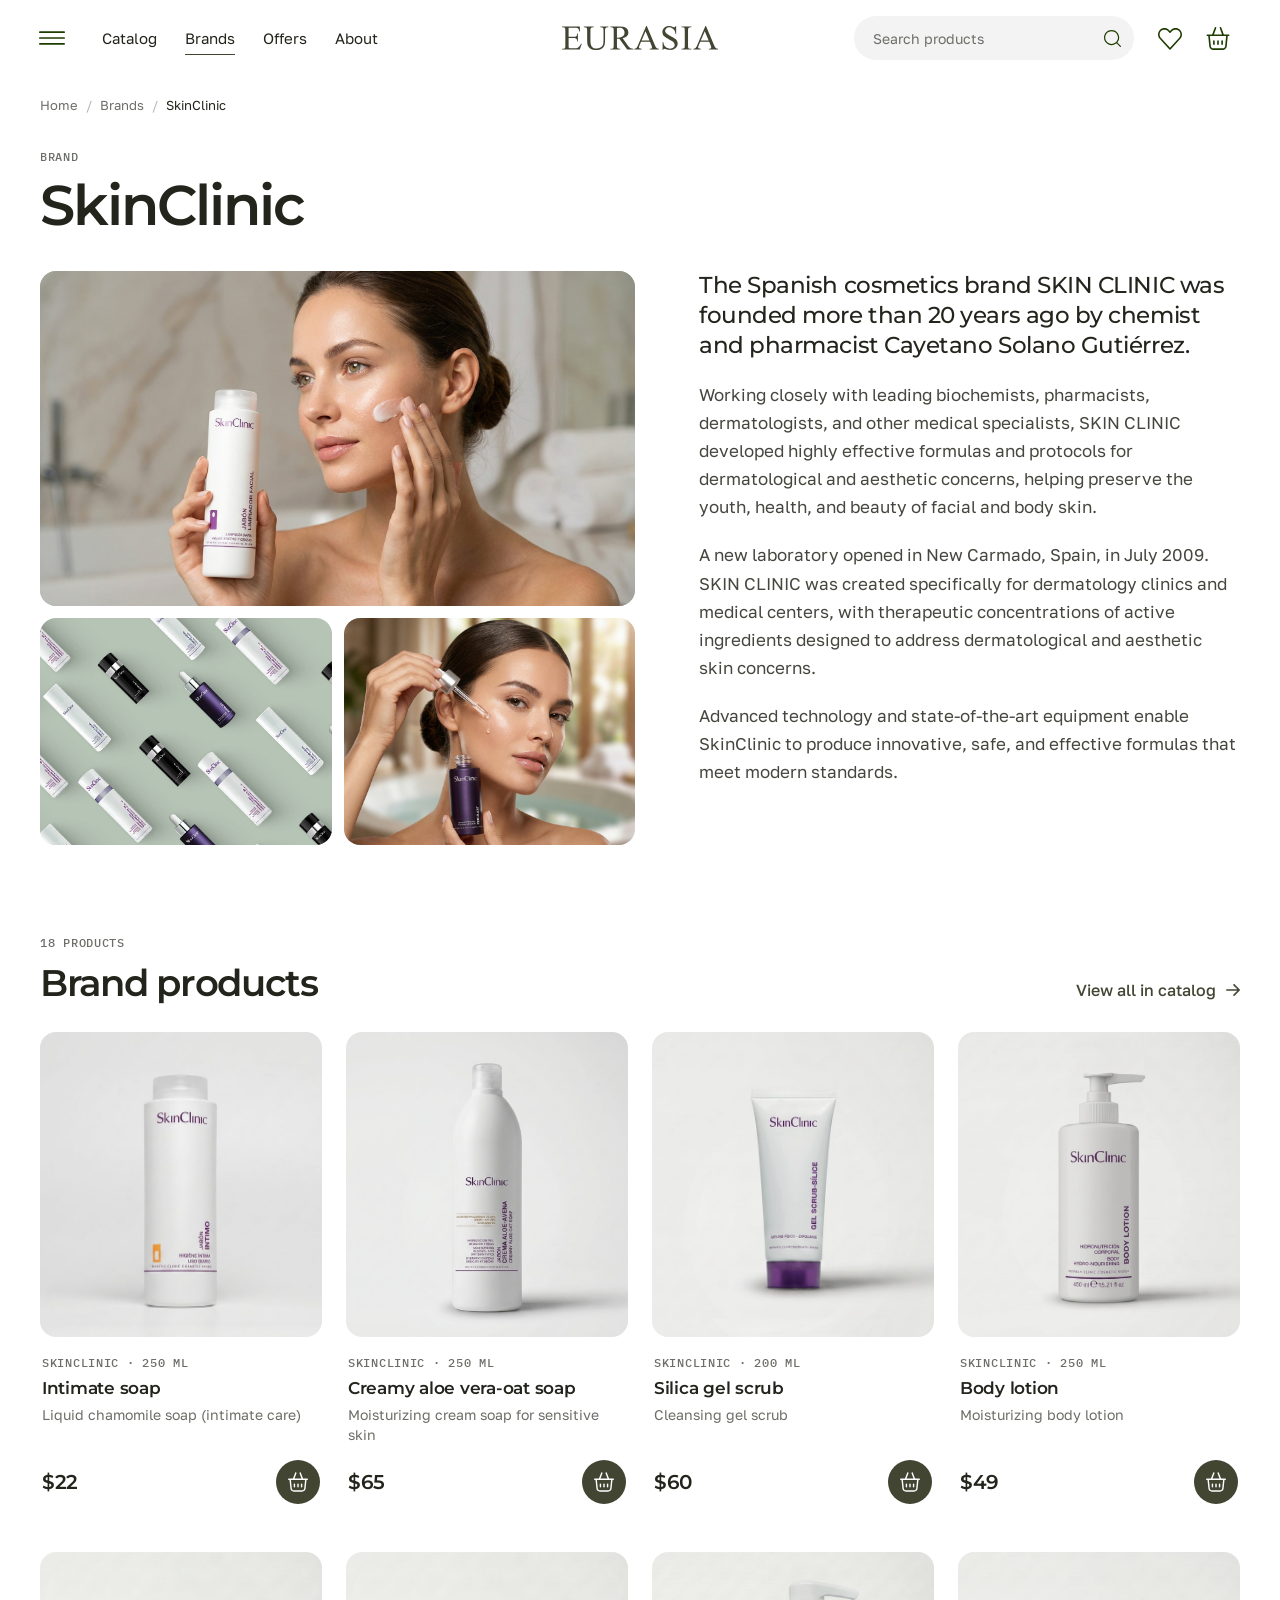
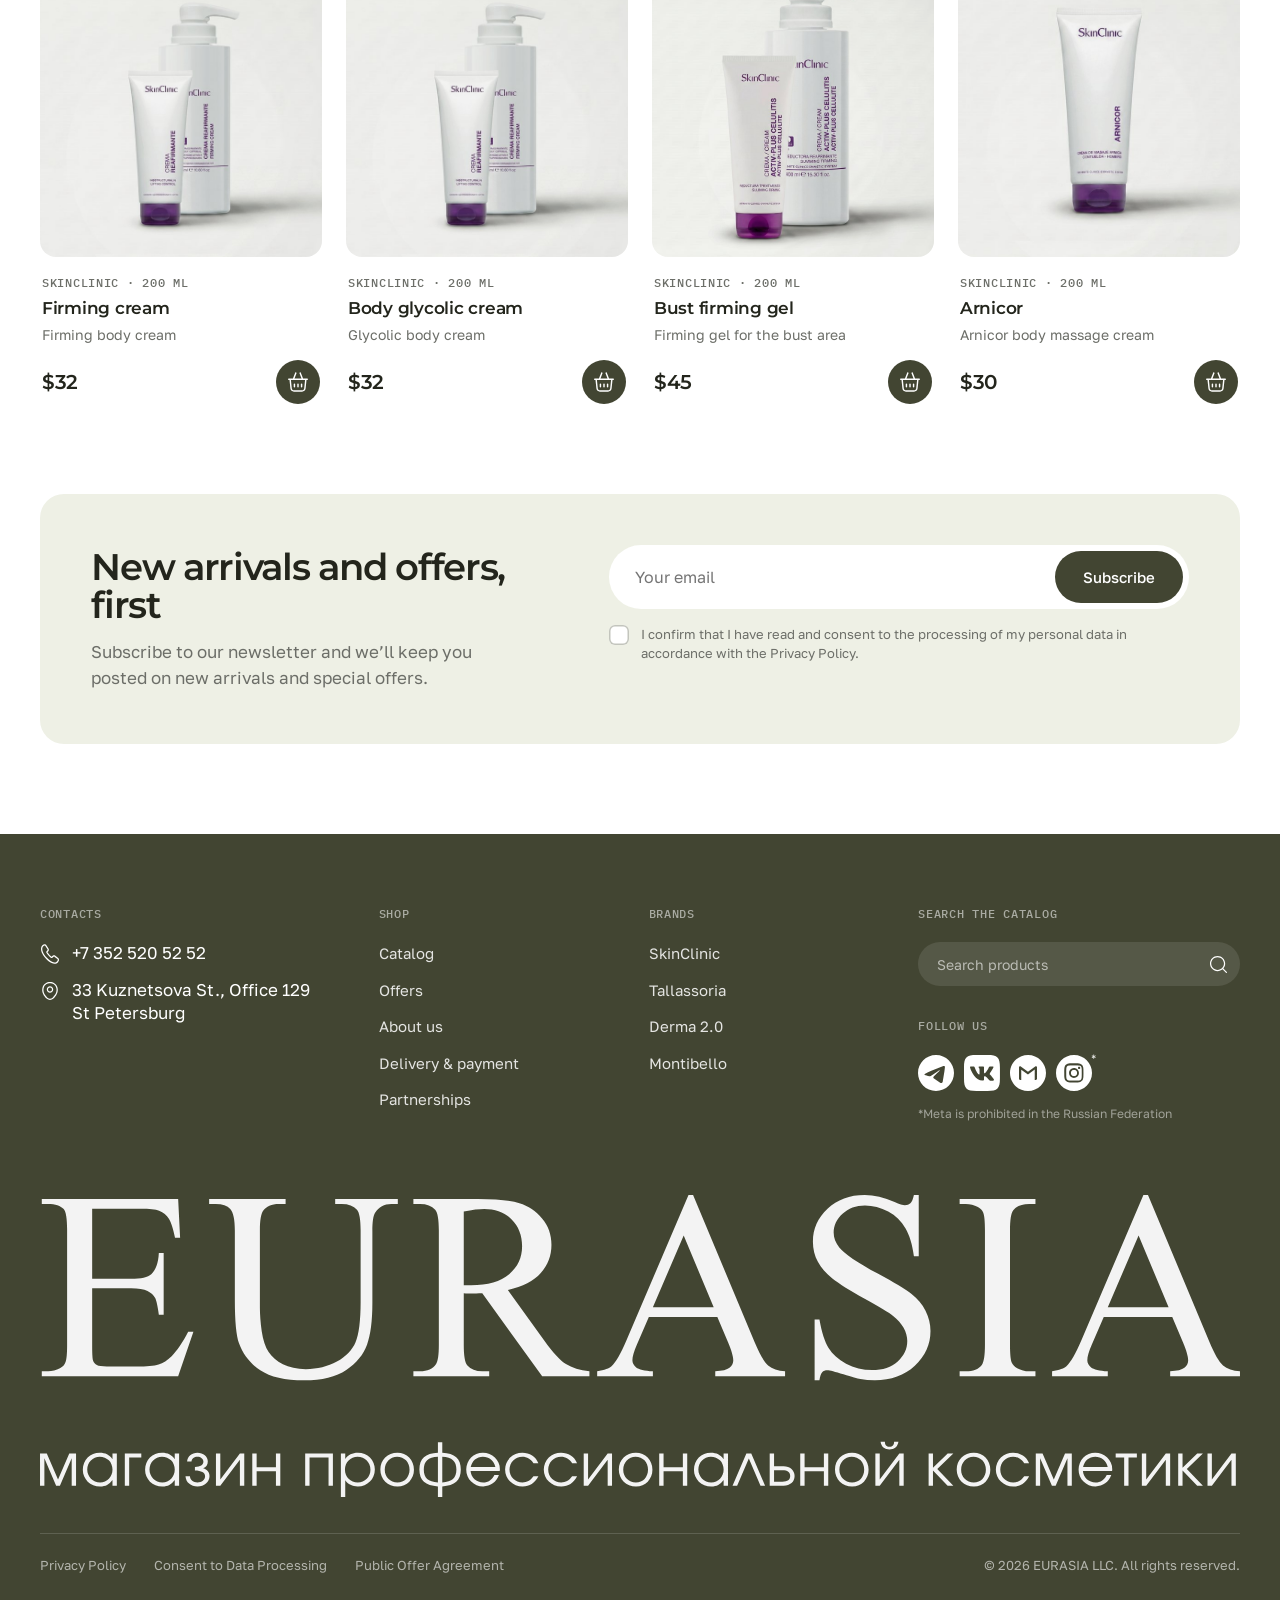
==== brand.html @ 0c704ceb "Initial commit: EURASIA cosmetics store site Static HTML/CSS/JS storefront built from the Figma mock" ====
<!doctype html>
<html lang="en">
<head>
  <meta charset="utf-8">
  <meta name="viewport" content="width=device-width, initial-scale=1">
  <meta name="robots" content="noindex, nofollow">
  <title>Brand — EURASIA</title>
  <meta name="description" content="Professional cosmetics brands at EURASIA.">
  <meta name="theme-color" content="#424532">
  <link rel="icon" href="assets/icons/logo-eurasia-wordmark.svg" type="image/svg+xml">
  <link rel="preconnect" href="https://fonts.googleapis.com">
  <link rel="preconnect" href="https://fonts.gstatic.com" crossorigin>
  <link href="https://fonts.googleapis.com/css2?family=Golos+Text:wght@400;500;600&family=IBM+Plex+Mono:wght@400;500&family=Montserrat:wght@500;600;700&display=swap" rel="stylesheet">
  <link rel="stylesheet" href="css/style.css?v=20260915b">
</head>
<body data-page="brand">
  <header id="site-header"></header>
  <main>
    <div class="container">
      <nav class="breadcrumbs" aria-label="Breadcrumbs"><a href="index.html">Home</a><span class="sep">/</span><a href="brands.html">Brands</a><span class="sep">/</span><span aria-current="page" id="brand-crumb"></span></nav>
      <div class="page-head">
        <div><p class="label">Brand</p><h1 class="h1" id="brand-title" style="margin-top:10px"></h1></div>
      </div>
      <section class="brand-intro">
        <div class="brand-gallery" id="brand-gallery"></div>
        <div class="brand-text" id="brand-text"></div>
      </section>
      <section class="section" aria-labelledby="bp-title">
        <div class="section-head">
          <div><span class="label" id="brand-count"></span><h2 class="h2" id="bp-title">Brand products</h2></div>
          <a class="link" id="brand-all" href="catalog.html">View all in catalog</a>
        </div>
        <div class="grid-products" id="brand-grid"></div>
      </section>
    </div>
    <section id="subscribe" aria-label="Newsletter"></section>
  </main>
  <footer id="site-footer"></footer>
  <script src="js/data.js?v=20260915b"></script>
  <script src="js/app.js?v=20260915b"></script>
</body>
</html>
---- css/style.css ----
/* ==========================================================================
   EURASIA — магазин профессиональной косметики
   Palette (brand guideline): #424532 dark olive · #919390 grey · #B6C4B6 sage
                              #EEF0E5 cream · #F3F3F3 light
   Type:    Montserrat (display) · Golos Text (body) · IBM Plex Mono (labels)
   ========================================================================== */

:root {
  /* brand guideline palette */
  --olive: #424532;
  --grey: #919390;
  --sage: #b6c4b6;
  --lichen: #eef0e5;
  --porcelain: #f3f3f3;
  /* derived */
  --moss: #424532;
  --moss-deep: #33352a;
  --sage-soft: #b6c4b6;
  --graphite: #23251c;
  --stone: #6c6e68;
  --hairline: #e2e3dc;
  --white: #fff;
  --danger: #a3321f;

  --font-display: 'Montserrat', system-ui, sans-serif;
  --font-body: 'Golos Text', system-ui, -apple-system, 'Segoe UI', Arial, sans-serif;
  --font-mono: 'IBM Plex Mono', ui-monospace, 'SFMono-Regular', Menlo, monospace;

  --gutter: 40px;
  --gap: 24px;
  --radius: 16px;
  --radius-lg: 24px;
  --header-h: 76px;
  --section: clamp(72px, 7vw, 128px);
  --ease: cubic-bezier(.2, .7, .2, 1);
}

*, *::before, *::after { box-sizing: border-box; }

html { -webkit-text-size-adjust: 100%; scroll-behavior: smooth; }

body {
  margin: 0;
  font-family: var(--font-body);
  font-size: 16px;
  line-height: 1.5;
  color: var(--graphite);
  background: var(--white);
  -webkit-font-smoothing: antialiased;
  overflow-x: hidden;
}
body.is-locked { overflow: hidden; }

img { display: block; max-width: 100%; }
a { color: inherit; text-decoration: none; }
button { font: inherit; color: inherit; background: none; border: 0; padding: 0; cursor: pointer; }
input, select, textarea { font: inherit; color: inherit; }
h1, h2, h3, h4, p { margin: 0; }
ul, dl { margin: 0; padding: 0; list-style: none; }
:focus-visible { outline: 2px solid var(--sage); outline-offset: 3px; }

[hidden] { display: none !important; }

.sr-only {
  position: absolute; width: 1px; height: 1px; padding: 0; margin: -1px;
  overflow: hidden; clip: rect(0 0 0 0); white-space: nowrap; border: 0;
}

.container { width: 100%; padding-inline: var(--gutter); }

/* ---------- Type ---------- */

.h1, .h2 {
  font-family: var(--font-display);
  font-weight: 600;
  letter-spacing: -0.035em;
  line-height: 1.02;
  color: var(--graphite);
}
.h1 { font-size: clamp(40px, 4.4vw, 76px); }
.h2 { font-size: clamp(30px, 2.9vw, 48px); }

.label {
  font-family: var(--font-mono);
  font-size: 12px;
  font-weight: 500;
  line-height: 1.4;
  letter-spacing: .06em;
  text-transform: uppercase;
  color: var(--stone);
}

.link {
  display: inline-flex;
  align-items: center;
  gap: 10px;
  font-weight: 500;
  color: var(--olive);
  white-space: nowrap;
}
.link::after {
  content: '';
  width: 14px;
  height: 12px;
  background: currentColor;
  -webkit-mask: url('../assets/icons/arrow.svg') center / contain no-repeat;
  mask: url('../assets/icons/arrow.svg') center / contain no-repeat;
  transition: transform .25s var(--ease);
}
.link:hover::after { transform: translateX(4px); }
.text-link { text-decoration: underline; text-underline-offset: 3px; }

/* ---------- Buttons ---------- */

.btn {
  display: inline-flex;
  align-items: center;
  justify-content: center;
  gap: 12px;
  min-height: 52px;
  padding: 0 28px;
  border-radius: 999px;
  background: var(--olive);
  color: var(--white);
  font-size: 15px;
  font-weight: 500;
  line-height: 1;
  white-space: nowrap;
  transition: background-color .2s ease, color .2s ease, box-shadow .2s ease, transform .2s ease;
}
.btn:hover { background: var(--moss-deep); }
.btn:active { transform: translateY(1px); }
.btn[disabled] { opacity: .45; pointer-events: none; }
.btn--block { width: 100%; }
.btn--ghost { background: transparent; color: var(--graphite); box-shadow: inset 0 0 0 1px var(--hairline); }
.btn--ghost:hover { background: var(--porcelain); }
.btn--white { background: var(--white); color: var(--olive); }
.btn--white:hover { background: var(--lichen); }

/* ---------- Form controls ---------- */

.check {
  position: relative;
  display: inline-flex;
  align-items: flex-start;
  gap: 12px;
  cursor: pointer;
  font-size: 14px;
  line-height: 1.45;
  user-select: none;
}
.check input { position: absolute; opacity: 0; width: 1px; height: 1px; }
.check__box {
  position: relative;
  flex: 0 0 auto;
  width: 20px;
  height: 20px;
  border-radius: 6px;
  box-shadow: inset 0 0 0 1.5px #c3c5bd;
  background: var(--white);
  transition: background-color .15s ease, box-shadow .15s ease;
}
.check__box::after {
  content: '';
  position: absolute;
  inset: 0;
  background: var(--white);
  -webkit-mask: url('../assets/icons/check.svg') center / 11px 8px no-repeat;
  mask: url('../assets/icons/check.svg') center / 11px 8px no-repeat;
  opacity: 0;
  transform: scale(.6);
  transition: opacity .15s ease, transform .15s ease;
}
.check:hover .check__box { box-shadow: inset 0 0 0 1.5px var(--sage); }
.check input:checked + .check__box { background: var(--olive); box-shadow: none; }
.check input:checked + .check__box::after { opacity: 1; transform: none; }
.check input:focus-visible + .check__box { outline: 2px solid var(--sage); outline-offset: 2px; }
.check--center { align-items: center; }

.field { display: flex; flex-direction: column; gap: 8px; }
.field label { font-size: 13px; font-weight: 500; color: var(--stone); }
.input {
  width: 100%;
  height: 52px;
  padding: 0 16px;
  border: 1px solid transparent;
  border-radius: 12px;
  background: var(--porcelain);
  font-size: 16px;
  outline: 0;
  transition: border-color .2s ease, background-color .2s ease, box-shadow .2s ease;
}
.input::placeholder { color: #9fa19b; }
.input:hover { border-color: var(--hairline); }
.input:focus { background: var(--white); border-color: var(--olive); box-shadow: 0 0 0 4px rgba(182, 196, 182, .45); }
.field.is-invalid .input { border-color: var(--danger); background: #fcf5f3; }

.select { position: relative; display: inline-flex; align-items: center; }
.select select {
  appearance: none;
  -webkit-appearance: none;
  height: 44px;
  padding: 0 40px 0 18px;
  border: 1px solid var(--hairline);
  border-radius: 999px;
  background: var(--white);
  font-size: 14px;
  cursor: pointer;
  outline: 0;
}
.select select:focus-visible { border-color: var(--olive); }
.select img { position: absolute; right: 16px; width: 10px; height: 6px; transform: rotate(180deg); pointer-events: none; }

.qty {
  display: inline-flex;
  align-items: center;
  height: 40px;
  border-radius: 999px;
  box-shadow: inset 0 0 0 1px var(--hairline);
  background: var(--white);
}
.qty button { display: grid; place-items: center; width: 40px; height: 40px; border-radius: 50%; }
.qty button img { width: 18px; height: 18px; filter: brightness(0); opacity: .75; }
.qty button:hover:not(:disabled) img { opacity: 1; }
.qty button:disabled { cursor: default; }
.qty button:disabled img { opacity: .25; }
.qty output { min-width: 20px; text-align: center; font-family: var(--font-mono); font-size: 14px; }
.qty--lg { height: 56px; }
.qty--lg button { width: 50px; height: 56px; }

/* ---------- Header ---------- */

.site-header {
  position: sticky;
  top: 0;
  z-index: 50;
  background: rgba(255, 255, 255, .88);
  -webkit-backdrop-filter: saturate(1.4) blur(16px);
  backdrop-filter: saturate(1.4) blur(16px);
  transition: box-shadow .3s ease;
}
.site-header.is-scrolled { box-shadow: 0 1px 0 var(--hairline); }

.header {
  height: var(--header-h);
  display: grid;
  grid-template-columns: 1fr auto 1fr;
  align-items: center;
  gap: 24px;
}
.header__left { display: flex; align-items: center; gap: 28px; }
.header__burger { display: grid; place-items: center; width: 44px; height: 44px; margin-left: -10px; border-radius: 50%; transition: background-color .2s ease; }
.header__burger:hover { background: var(--porcelain); }
.header__burger img { width: 26px; height: 14px; }
.header__nav { display: flex; gap: 28px; font-size: 15px; }
.header__nav a { position: relative; padding: 6px 0; }
.header__nav a::after {
  content: '';
  position: absolute;
  left: 0; right: 0; bottom: 0;
  height: 1.5px;
  background: var(--olive);
  transform: scaleX(0);
  transform-origin: left;
  transition: transform .3s var(--ease);
}
.header__nav a:hover::after, .header__nav a[aria-current]::after { transform: scaleX(1); }
.header__logo { display: block; }
.header__logo img { display: block; width: 156px; height: auto; }
.header__right { display: flex; align-items: center; justify-content: flex-end; gap: 4px; }

.search { position: relative; display: flex; align-items: center; width: 280px; }
.header__right > .search { margin-right: 10px; }
.search input {
  width: 100%;
  height: 44px;
  padding: 0 46px 0 18px;
  border: 1px solid transparent;
  border-radius: 999px;
  background: var(--porcelain);
  font-size: 14px;
  outline: 0;
  transition: border-color .2s ease, background-color .2s ease;
}
.search input::placeholder { color: var(--stone); }
.search input:focus { background: var(--white); border-color: var(--olive); }
.search input::-webkit-search-cancel-button { display: none; }
.search button { position: absolute; right: 5px; display: grid; place-items: center; width: 34px; height: 34px; border-radius: 50%; }
.search button img { width: 17px; height: 17px; }

.icon-btn { position: relative; display: grid; place-items: center; width: 44px; height: 44px; border-radius: 50%; transition: background-color .2s ease; }
.icon-btn:hover { background: var(--porcelain); }
.icon-btn img { width: 24px; height: 23px; }
.icon-btn__badge {
  position: absolute;
  top: 3px;
  right: 1px;
  min-width: 19px;
  height: 19px;
  padding: 0 5px;
  border: 2px solid var(--white);
  border-radius: 10px;
  background: var(--olive);
  color: var(--white);
  font-family: var(--font-mono);
  font-size: 10px;
  font-weight: 500;
  line-height: 15px;
  text-align: center;
}
.icon-btn__badge[hidden] { display: none; }
.header__search-toggle { display: none; }

.mobile-search { display: none; padding-bottom: 14px; }
.mobile-search .search { width: 100%; }
.mobile-search.is-open { display: block; }

/* ---------- Page head ---------- */

.breadcrumbs {
  display: flex;
  flex-wrap: wrap;
  align-items: center;
  gap: 8px;
  padding-top: 20px;
  font-size: 13px;
  color: var(--stone);
}
.breadcrumbs a:hover { color: var(--graphite); }
.breadcrumbs .sep { opacity: .5; }
.breadcrumbs [aria-current] { color: var(--graphite); }

.page-head {
  display: flex;
  align-items: flex-end;
  justify-content: space-between;
  gap: 16px 24px;
  padding: clamp(24px, 2.6vw, 44px) 0 clamp(28px, 3vw, 44px);
}
.page-head__meta { display: flex; align-items: center; gap: 12px; }

/* ---------- Sections ---------- */

.section { padding-top: var(--section); }
.section-head {
  display: flex;
  align-items: flex-end;
  justify-content: space-between;
  gap: 16px 24px;
  margin-bottom: clamp(24px, 2.4vw, 40px);
}
.section-head .label { display: block; margin-bottom: 12px; }

/* ---------- Product card ---------- */

.grid-products {
  display: grid;
  grid-template-columns: repeat(4, minmax(0, 1fr));
  gap: 48px var(--gap);
}

.card { position: relative; display: flex; flex-direction: column; min-width: 0; }

.card__media {
  position: relative;
  display: block;
  aspect-ratio: 1 / 1.08;
  overflow: hidden;
  border-radius: var(--radius);
  background: var(--porcelain);
  isolation: isolate;
}
.card__media img {
  position: absolute;
  inset: 0;
  width: 100%;
  height: 100%;
  object-fit: cover;
  mix-blend-mode: multiply;
  transition: transform .7s var(--ease);
}
.card__media img.is-crop { inset: auto; left: var(--l); top: var(--t); width: var(--w); height: auto; max-width: none; }
.card:hover .card__media img { transform: scale(1.04); }

.badge {
  position: absolute;
  top: 14px;
  left: 14px;
  z-index: 1;
  padding: 6px 10px;
  border-radius: 999px;
  font-family: var(--font-mono);
  font-size: 11px;
  font-weight: 500;
  line-height: 1;
  letter-spacing: .05em;
  text-transform: uppercase;
  pointer-events: none;
}
.badge--new { background: var(--white); color: var(--olive); }
.badge--sale { background: var(--olive); color: var(--white); }

.card__fav {
  position: absolute;
  top: 10px;
  right: 10px;
  z-index: 2;
  display: grid;
  place-items: center;
  width: 40px;
  height: 40px;
  border-radius: 50%;
  background: rgba(255, 255, 255, .92);
  opacity: 0;
  transform: translateY(-4px);
  transition: opacity .25s ease, transform .25s var(--ease), background-color .2s ease;
}
.card:hover .card__fav, .card__fav:focus-visible, .card__fav.is-active { opacity: 1; transform: none; }
.card__fav img { width: 19px; height: 17px; }
.fav-toggle .on { display: none; }
.fav-toggle.is-active .on { display: block; }
.fav-toggle.is-active .off { display: none; }

.card__body { display: flex; flex-direction: column; gap: 6px; padding: 18px 2px 0; flex: 1 1 auto; }
.card__title {
  font-family: var(--font-display);
  font-size: 17px;
  font-weight: 600;
  line-height: 1.25;
  letter-spacing: -0.015em;
}
.card__title a:hover { color: var(--olive); }
.card__sub {
  font-size: 14px;
  line-height: 1.4;
  color: var(--stone);
  display: -webkit-box;
  -webkit-line-clamp: 2;
  -webkit-box-orient: vertical;
  overflow: hidden;
}
.card__foot { display: flex; align-items: center; justify-content: space-between; gap: 12px; padding: 16px 2px 0; }

.price { display: flex; align-items: baseline; flex-wrap: wrap; gap: 2px 8px; font-family: var(--font-display); font-weight: 600; letter-spacing: -0.02em; }
.price__now { font-size: 20px; }
.price__old { font-size: 14px; font-weight: 500; color: var(--stone); text-decoration: line-through; }
.price--lg .price__now { font-size: 34px; }
.price--lg .price__old { font-size: 18px; }

.card__add {
  display: grid;
  place-items: center;
  width: 44px;
  height: 44px;
  flex: 0 0 auto;
  border-radius: 50%;
  background: var(--olive);
  transition: background-color .2s ease, transform .2s var(--ease);
}
.card__add:hover { background: var(--moss-deep); transform: scale(1.06); }
.card__add img { width: 20px; height: 20px; }
.card__add.is-done { background: var(--sage); }

/* ---------- Hero ---------- */

.hero {
  position: relative;
  height: clamp(620px, calc(100vh - var(--header-h) - 16px), 920px);
  overflow: hidden;
  border-radius: var(--radius-lg);
  background: #e7e7e2;
  isolation: isolate;
}
.hero__photo {
  position: absolute;
  top: 0;
  right: 0;
  width: 76%;
  height: 100%;
  object-fit: cover;
  object-position: 40% 20%;
  z-index: -2;
}
.hero::after {
  content: '';
  position: absolute;
  inset: 0;
  z-index: -1;
  background:
    linear-gradient(90deg, #e7e7e2 0%, #e7e7e2 24%, rgba(231, 231, 226, 0) 46%),
    linear-gradient(0deg, rgba(40, 42, 30, .22) 0%, rgba(40, 42, 30, 0) 34%);
}
.hero__brand {
  position: absolute;
  top: clamp(20px, 2.6vw, 44px);
  left: clamp(24px, 3vw, 48px);
  right: clamp(24px, 3vw, 48px);
  display: flex;
  flex-direction: column;
  gap: clamp(14px, 1.4vw, 24px);
  pointer-events: none;
}
.hero__wordmark { margin: 0; }
.hero__wordmark img {
  width: 100%;
  height: auto;
  animation: reveal 1.3s var(--ease) both;
}
@keyframes reveal {
  from { clip-path: inset(0 100% 0 0); opacity: .2; }
  to { clip-path: inset(0 0 0 0); opacity: 1; }
}
.hero__tag.label { color: var(--olive); font-size: 13px; letter-spacing: .16em; animation: fade 1s .6s var(--ease) both; }
@keyframes fade { from { opacity: 0; transform: translateY(6px); } to { opacity: 1; transform: none; } }

.hero__bottom {
  position: absolute;
  left: clamp(24px, 3vw, 48px);
  right: clamp(24px, 3vw, 48px);
  bottom: clamp(24px, 3vw, 48px);
  display: flex;
  align-items: flex-end;
  justify-content: space-between;
  gap: 32px;
}
.hero__intro { max-width: 440px; }
.hero__lead { font-size: clamp(16px, 1.2vw, 19px); line-height: 1.5; }
.hero__actions { display: flex; flex-wrap: wrap; gap: 10px; margin-top: 24px; }
.hero__actions .btn--ghost { background: rgba(255, 255, 255, .6); box-shadow: none; -webkit-backdrop-filter: blur(8px); backdrop-filter: blur(8px); }
.hero__actions .btn--ghost:hover { background: var(--white); }

.hero-card {
  display: grid;
  grid-template-columns: 112px 1fr;
  gap: 16px;
  width: 400px;
  padding: 12px;
  border-radius: 20px;
  background: rgba(255, 255, 255, .74);
  -webkit-backdrop-filter: blur(18px) saturate(1.2);
  backdrop-filter: blur(18px) saturate(1.2);
  box-shadow: 0 24px 60px -24px rgba(26, 27, 20, .4);
}
.hero-card__media { position: relative; aspect-ratio: 1; overflow: hidden; border-radius: 12px; }
.hero-card__media img { width: 100%; height: 100%; object-fit: cover; }
.hero-card__body { display: flex; flex-direction: column; justify-content: space-between; gap: 8px; padding: 4px 4px 0 0; min-width: 0; }
.hero-card__title { margin-top: 6px; font-family: var(--font-display); font-size: 16px; font-weight: 600; line-height: 1.2; letter-spacing: -0.01em; }
.hero-card__title a:hover { color: var(--olive); }
.hero-card__row { display: flex; align-items: center; justify-content: space-between; }
.hero-card .card__add { width: 40px; height: 40px; }

/* ---------- Home: brands ---------- */

.brand-tiles { display: grid; grid-template-columns: repeat(2, minmax(0, 1fr)); gap: var(--gap); }
.brand-tile {
  position: relative;
  display: block;
  height: clamp(240px, 22vw, 420px);
  overflow: hidden;
  border-radius: var(--radius-lg);
  color: var(--white);
  isolation: isolate;
}
.brand-tile__img { position: absolute; inset: 0; width: 100%; height: 100%; object-fit: cover; z-index: -1; transition: transform .9s var(--ease); }
.brand-tile__img.is-crop { inset: auto; left: var(--l); top: var(--t); width: var(--w); height: auto; max-width: none; }
.brand-tile:hover .brand-tile__img { transform: scale(1.05); }
.brand-tile__foot {
  position: absolute;
  left: 0; right: 0; bottom: 0;
  display: flex;
  align-items: flex-end;
  justify-content: space-between;
  gap: 16px;
  padding: 28px 32px;
  background: linear-gradient(0deg, rgba(40, 42, 30, .38), rgba(40, 42, 30, 0));
}
.brand-tile__name { font-family: var(--font-display); font-size: clamp(26px, 2.4vw, 40px); font-weight: 600; letter-spacing: -0.03em; line-height: 1; }
.brand-tile .link { color: var(--white); }
.brand-tile--dark { color: var(--olive); }
.brand-tile--dark .brand-tile__foot { background: linear-gradient(0deg, rgba(243, 243, 243, .55), rgba(243, 243, 243, 0)); }
.brand-tile--dark .link { color: var(--olive); }

/* ---------- Home: about ---------- */

.about {
  display: grid;
  grid-template-columns: minmax(0, 1fr) minmax(0, 1fr);
  gap: clamp(32px, 4vw, 80px);
  padding: clamp(24px, 4vw, 64px);
  border-radius: var(--radius-lg);
  background: var(--moss);
  color: var(--white);
}
.about__text { display: flex; flex-direction: column; justify-content: space-between; gap: 40px; }
.about .label { color: var(--sage-soft); }
.about__statement {
  margin-top: 20px;
  font-family: var(--font-display);
  font-size: clamp(24px, 2.2vw, 38px);
  font-weight: 500;
  line-height: 1.22;
  letter-spacing: -0.025em;
}
.about .link { margin-top: 28px; color: var(--white); }
.about__facts { display: grid; grid-template-columns: repeat(3, 1fr); gap: 24px; padding-top: 28px; border-top: 1px solid rgba(255, 255, 255, .18); }
.about__facts dt { font-family: var(--font-display); font-size: clamp(24px, 2vw, 34px); font-weight: 600; letter-spacing: -0.03em; line-height: 1.1; }
.about__facts dd { margin: 6px 0 0; font-size: 14px; color: rgba(255, 255, 255, .72); }
.about__photo { width: 100%; height: 100%; min-height: 440px; object-fit: cover; border-radius: var(--radius); }

/* ---------- Home: collections ---------- */

.collections { display: grid; grid-template-columns: repeat(3, minmax(0, 1fr)); gap: var(--gap); }
.collection {
  position: relative;
  display: block;
  aspect-ratio: 4 / 4.6;
  overflow: hidden;
  border-radius: var(--radius-lg);
  color: var(--white);
  background: var(--porcelain);
  isolation: isolate;
}
.collection img { position: absolute; inset: 0; width: 100%; height: 100%; object-fit: cover; z-index: -2; transition: transform .9s var(--ease); }
.collection::after { content: ''; position: absolute; inset: 0; z-index: -1; background: linear-gradient(180deg, rgba(40, 42, 30, 0) 45%, rgba(40, 42, 30, .62)); }
.collection:hover img { transform: scale(1.05); }
.collection__body { position: absolute; left: 28px; right: 28px; bottom: 26px; display: flex; flex-direction: column; align-items: flex-start; gap: 14px; }
.collection__name { font-family: var(--font-display); font-size: clamp(26px, 2.2vw, 36px); font-weight: 600; line-height: 1.05; letter-spacing: -0.03em; }
.collection .link { color: var(--white); }

/* ---------- Subscribe ---------- */

.subscribe { padding-top: var(--section); }
.subscribe__panel {
  display: grid;
  grid-template-columns: minmax(0, 1fr) minmax(0, 580px);
  gap: 32px 80px;
  align-items: center;
  padding: clamp(24px, 4vw, 64px);
  border-radius: var(--radius-lg);
  background: var(--lichen);
}
.subscribe__lead { margin-top: 16px; max-width: 460px; color: var(--stone); font-size: 17px; }
.subscribe__row { display: flex; gap: 8px; padding: 6px; border-radius: 999px; background: var(--white); }
.subscribe__row input { flex: 1; min-width: 0; height: 52px; padding: 0 20px; border: 0; border-radius: 999px; background: transparent; font-size: 16px; outline: 0; }
.subscribe__consent { margin-top: 16px; color: var(--stone); font-size: 13px; }
.subscribe__msg { min-height: 20px; margin-top: 10px; font-size: 14px; color: var(--olive); }
.subscribe__msg.is-error, .form-error { color: var(--danger); }

/* ---------- Footer ---------- */

.site-footer {
  margin-top: var(--section);
  background: var(--olive);
  color: var(--white);
  overflow: hidden;
}
.footer__top {
  display: grid;
  grid-template-columns: 1.3fr 1fr 1fr 1.4fr;
  gap: 40px;
  padding-top: 72px;
}
.footer__col { display: flex; flex-direction: column; align-items: flex-start; gap: 14px; font-size: 15px; }
.footer__col .label { margin-bottom: 6px; color: rgba(255, 255, 255, .55); }
.footer__col a { color: rgba(255, 255, 255, .86); transition: color .2s ease; }
.footer__col a:hover { color: var(--white); }
.footer__contact { display: flex; gap: 12px; align-items: flex-start; font-size: 17px; line-height: 1.35; }
.footer__col .footer__contact { color: var(--white); }
.footer__contact img { flex: 0 0 auto; width: 20px; height: 20px; margin-top: 2px; object-fit: contain; }
.footer__side .search { width: 100%; max-width: 360px; }
.footer__side .search input { background: rgba(255, 255, 255, .1); color: var(--white); }
.footer__side .search input::placeholder { color: rgba(255, 255, 255, .6); }
.footer__side .search input:focus { background: rgba(255, 255, 255, .16); border-color: rgba(255, 255, 255, .5); }
.socials { display: flex; gap: 10px; }
.socials a { position: relative; display: block; width: 36px; height: 36px; transition: transform .2s var(--ease); }
.socials a:hover { transform: translateY(-2px); }
.socials img { width: 36px; height: 36px; }
.socials .star { position: absolute; top: -2px; right: -4px; font-size: 12px; line-height: 1; }
.footer__note { font-size: 12px; color: rgba(255, 255, 255, .5); }

.footer__logo { display: block; width: 100%; height: auto; margin-top: 72px; }

.footer__bottom {
  display: flex;
  flex-wrap: wrap;
  justify-content: space-between;
  gap: 12px 32px;
  margin-top: 36px;
  padding-top: 22px;
  padding-bottom: 26px;
  border-top: 1px solid rgba(255, 255, 255, .15);
  font-size: 13px;
  color: rgba(255, 255, 255, .6);
}
.footer__legal { display: flex; flex-wrap: wrap; gap: 8px 28px; }
.footer__legal a:hover { color: var(--white); }

/* ---------- Overlays ---------- */

.overlay {
  position: fixed;
  inset: 0;
  z-index: 100;
  opacity: 0;
  visibility: hidden;
  background: rgba(26, 27, 20, .42);
  -webkit-backdrop-filter: blur(6px);
  backdrop-filter: blur(6px);
  transition: opacity .35s ease, visibility .35s ease;
}
.overlay.is-open { opacity: 1; visibility: visible; }
.modal-overlay { display: grid; place-items: center; padding: 16px; }

.drawer {
  position: fixed;
  top: 12px;
  bottom: 12px;
  z-index: 101;
  display: flex;
  flex-direction: column;
  width: min(480px, calc(100vw - 24px));
  border-radius: var(--radius-lg);
  background: var(--white);
  overflow: hidden;
  transition: transform .45s var(--ease);
}
.drawer__head { display: flex; align-items: center; justify-content: space-between; gap: 16px; padding: 24px 24px 20px 32px; }
.drawer__body { flex: 1; overflow-y: auto; padding: 0 32px 24px; }
.drawer__foot { display: flex; flex-direction: column; gap: 12px; padding: 20px 32px 28px; border-top: 1px solid var(--hairline); }

.close-btn { display: grid; place-items: center; width: 44px; height: 44px; flex: 0 0 auto; border-radius: 50%; background: var(--porcelain); transition: background-color .2s ease, transform .3s var(--ease); }
.close-btn:hover { background: var(--lichen); transform: rotate(90deg); }
.close-btn img { width: 30px; height: 30px; transform: rotate(45deg); }

.menu { left: 12px; transform: translateX(calc(-100% - 24px)); }
.menu.is-open { transform: none; }
.menu__logo img { display: block; width: 168px; height: auto; }
.menu__item { border-bottom: 1px solid var(--hairline); }
.menu__link, .menu__toggle {
  display: flex;
  align-items: center;
  justify-content: space-between;
  width: 100%;
  padding: 18px 0;
  font-family: var(--font-display);
  font-size: 22px;
  font-weight: 500;
  letter-spacing: -0.02em;
  text-align: left;
  transition: color .2s ease;
}
.menu__link:hover, .menu__toggle:hover { color: var(--olive); }
.menu__toggle img { width: 11px; height: 6px; transform: rotate(180deg); transition: transform .3s var(--ease); }
.menu__toggle[aria-expanded="true"] img { transform: none; }
.menu__sub { display: none; flex-direction: column; gap: 12px; padding: 0 0 20px; font-size: 15px; color: var(--stone); }
.menu__sub.is-open { display: flex; }
.menu__sub a:hover { color: var(--olive); }
.menu .footer__note { color: var(--stone); }
.menu .socials .star { color: var(--olive); }

.fav { right: 12px; transform: translateX(calc(100% + 24px)); }
.fav.is-open { transform: none; }
.drawer__title { font-family: var(--font-display); font-size: 28px; font-weight: 600; letter-spacing: -0.03em; }
.drawer__count { margin-left: 8px; font-family: var(--font-mono); font-size: 13px; font-weight: 400; letter-spacing: 0; color: var(--stone); }

.empty { display: flex; flex-direction: column; align-items: flex-start; gap: 12px; padding: 32px 0; }
.empty__title { font-family: var(--font-display); font-size: 22px; font-weight: 600; letter-spacing: -0.02em; }
.empty p { color: var(--stone); }
.empty .btn { margin-top: 8px; }

.modal {
  position: relative;
  width: 560px;
  max-width: 100%;
  padding: 48px;
  border-radius: var(--radius-lg);
  background: var(--white);
  transform: translateY(16px) scale(.98);
  transition: transform .4s var(--ease);
}
.modal-overlay.is-open .modal { transform: none; }
.modal__close { position: absolute; top: 20px; right: 20px; }
.modal__logo { display: block; width: 150px; height: auto; }
.modal__mark { display: grid; place-items: center; width: 56px; height: 56px; margin-top: 40px; border-radius: 50%; background: var(--lichen); }
.modal__mark::after {
  content: '';
  width: 22px;
  height: 16px;
  background: var(--olive);
  -webkit-mask: url('../assets/icons/check.svg') center / contain no-repeat;
  mask: url('../assets/icons/check.svg') center / contain no-repeat;
}
.modal__title { margin-top: 24px; }
.modal__text { margin-top: 14px; max-width: 400px; font-size: 17px; color: var(--stone); }
.modal .btn { margin-top: 32px; }

.toast {
  position: fixed;
  left: 50%;
  bottom: 24px;
  z-index: 120;
  display: flex;
  align-items: center;
  gap: 20px;
  padding: 8px 8px 8px 22px;
  border-radius: 999px;
  background: var(--graphite);
  color: var(--white);
  font-size: 14px;
  box-shadow: 0 16px 40px -12px rgba(0, 0, 0, .4);
  opacity: 0;
  visibility: hidden;
  transform: translate(-50%, 16px);
  transition: opacity .3s ease, transform .4s var(--ease), visibility .3s ease;
}
.toast.is-visible { opacity: 1; visibility: visible; transform: translate(-50%, 0); }
.toast .btn { min-height: 38px; padding: 0 16px; font-size: 13px; }

/* ---------- Line items ---------- */

.line {
  display: grid;
  grid-template-columns: 104px minmax(0, 1fr) auto;
  gap: 20px;
  padding: 20px 0;
  border-bottom: 1px solid var(--hairline);
}
.line__img { position: relative; display: block; width: 104px; height: 112px; overflow: hidden; border-radius: 12px; background: var(--porcelain); }
.line__img img { width: 100%; height: 100%; object-fit: cover; mix-blend-mode: multiply; }
.line__info { display: flex; flex-direction: column; align-items: flex-start; gap: 6px; min-width: 0; }
.line__title { font-family: var(--font-display); font-size: 17px; font-weight: 600; line-height: 1.25; letter-spacing: -0.015em; }
.line__title a:hover { color: var(--olive); }
.line__info .qty { margin-top: auto; }
.line__side { display: flex; flex-direction: column; align-items: flex-end; justify-content: space-between; gap: 12px; }
.line__side .price { justify-content: flex-end; }
.line__side .price__now { font-size: 18px; }
.line__actions { display: flex; align-items: center; gap: 2px; margin-right: -8px; }
.line__actions > button { display: grid; place-items: center; width: 36px; height: 36px; border-radius: 50%; transition: background-color .2s ease; }
.line__actions > button:hover { background: var(--porcelain); }
.line__actions img { width: 20px; height: 20px; filter: brightness(0); opacity: .55; }
.line__actions > button:hover img { opacity: 1; }
.line__actions .fav-toggle img.on { width: 20px; height: 18px; filter: none; opacity: 1; }
.line__actions .check { padding: 8px; }

.line--dark { grid-template-columns: 72px minmax(0, 1fr) auto; gap: 16px; padding: 16px 0; border-color: rgba(255, 255, 255, .14); }
.line--dark .line__img { width: 72px; height: 78px; background: var(--white); }
.line--dark .line__title { font-size: 15px; }
.line--dark .label { color: rgba(255, 255, 255, .6); }
.line--dark .price__old { color: rgba(255, 255, 255, .55); }
.line--dark .qty { height: 34px; background: transparent; box-shadow: inset 0 0 0 1px rgba(255, 255, 255, .25); }
.line--dark .qty button { width: 34px; height: 34px; }
.line--dark .qty button img { width: 16px; height: 16px; filter: none; }
.line--dark .line__actions > button:hover { background: rgba(255, 255, 255, .1); }
.line--dark .line__actions img { filter: none; opacity: .7; }

/* ---------- Summary panel ---------- */

.summary {
  display: flex;
  flex-direction: column;
  gap: 24px;
  padding: 32px;
  border-radius: var(--radius-lg);
  background: var(--moss);
  color: var(--white);
}
.summary__title { font-family: var(--font-display); font-size: 24px; font-weight: 600; letter-spacing: -0.02em; }
.summary__rows { display: flex; flex-direction: column; gap: 12px; }
.summary__row { display: flex; justify-content: space-between; align-items: baseline; gap: 16px; font-size: 15px; color: rgba(255, 255, 255, .78); }
.summary__row b { font-family: var(--font-mono); font-size: 15px; font-weight: 500; color: var(--white); }
.summary__total { padding-top: 20px; border-top: 1px solid rgba(255, 255, 255, .18); color: var(--white); font-size: 17px; font-weight: 500; }
.summary__total b { font-family: var(--font-display); font-size: 30px; font-weight: 600; letter-spacing: -0.02em; }
.summary .label { color: rgba(255, 255, 255, .6); }

.promo__field { display: flex; gap: 6px; margin-top: 10px; padding: 5px; border-radius: 999px; background: rgba(255, 255, 255, .12); }
.promo__field input { flex: 1; min-width: 0; height: 42px; padding: 0 16px; border: 0; background: transparent; color: var(--white); font-size: 15px; outline: 0; }
.promo__field input::placeholder { color: rgba(255, 255, 255, .55); }
.promo__field button { display: grid; place-items: center; width: 42px; height: 42px; border-radius: 50%; background: var(--white); }
.promo__field button img { width: 18px; height: 18px; filter: brightness(0); opacity: .8; }
.promo__msg { min-height: 20px; margin-top: 8px; font-size: 13px; color: var(--sage-soft); }

/* ---------- Catalog ---------- */

.catalog { display: grid; grid-template-columns: 260px minmax(0, 1fr); gap: 48px; align-items: start; }
.catalog__grid { grid-template-columns: repeat(4, minmax(0, 1fr)); }
.catalog__empty { grid-column: 1 / -1; }
.catalog__filters-btn { display: none; }
.catalog__filters-btn img { width: 16px; height: 16px; }

.filters-panel { position: sticky; top: calc(var(--header-h) + 16px); }
.filters { display: flex; flex-direction: column; }
.filters__top { display: none; }
.filters__group { border-bottom: 1px solid var(--hairline); }
.filters__group:first-child { border-top: 1px solid var(--hairline); }
.filters__head {
  display: flex;
  align-items: center;
  justify-content: space-between;
  width: 100%;
  padding: 18px 0;
  font-size: 15px;
  font-weight: 600;
  text-align: left;
}
.filters__head img { width: 11px; height: 6px; transform: rotate(180deg); transition: transform .3s var(--ease); }
.filters__head[aria-expanded="true"] img { transform: none; }
.filters__list { display: flex; flex-direction: column; gap: 12px; padding-bottom: 22px; }
.filters__list[hidden] { display: none; }
.filters__price { display: grid; grid-template-columns: 1fr 1fr; gap: 10px; }
.filters__price .input { height: 44px; font-size: 14px; }
.filters__actions { display: flex; align-items: center; justify-content: space-between; gap: 12px; padding-top: 20px; }
.filters__clear { font-size: 14px; color: var(--stone); text-decoration: underline; text-underline-offset: 3px; }
.filters__clear:hover { color: var(--graphite); }
.filters__apply { display: none; }

/* ---------- Product page ---------- */

.back { display: inline-flex; align-items: center; gap: 10px; padding-top: 20px; font-size: 14px; color: var(--stone); }
.back::before {
  content: '';
  width: 14px;
  height: 12px;
  background: currentColor;
  -webkit-mask: url('../assets/icons/arrow.svg') center / contain no-repeat;
  mask: url('../assets/icons/arrow.svg') center / contain no-repeat;
  transform: rotate(180deg);
  transition: transform .25s var(--ease);
}
.back:hover { color: var(--graphite); }
.back:hover::before { transform: rotate(180deg) translateX(4px); }

.product {
  display: grid;
  grid-template-columns: minmax(0, 1.15fr) minmax(0, 1fr);
  gap: clamp(32px, 5vw, 96px);
  align-items: start;
  padding-top: 24px;
}
.product__media {
  position: sticky;
  top: calc(var(--header-h) + 16px);
  aspect-ratio: 1 / 1;
  overflow: hidden;
  border-radius: var(--radius-lg);
  background: var(--porcelain);
}
.product__media img { position: absolute; inset: 0; width: 100%; height: 100%; object-fit: cover; mix-blend-mode: multiply; }
.product__media img.is-crop { inset: auto; left: var(--l); top: var(--t); width: var(--w); height: auto; max-width: none; }
.product__info { display: flex; flex-direction: column; align-items: stretch; padding-top: clamp(0px, 2vw, 32px); }
.product__brand { align-self: flex-start; color: var(--olive); }
.product__brand:hover { color: var(--graphite); }
.product__title { margin-top: 14px; }
.product__lead { margin-top: 16px; font-size: 18px; color: var(--stone); }
.product__info .price { margin-top: 28px; }
.product__option { margin-top: 32px; }
.chips { display: flex; flex-wrap: wrap; gap: 8px; margin-top: 12px; }
.chip { position: relative; }
.chip input { position: absolute; opacity: 0; }
.chip span {
  display: inline-flex;
  align-items: center;
  height: 42px;
  padding: 0 18px;
  border-radius: 999px;
  box-shadow: inset 0 0 0 1px var(--hairline);
  font-family: var(--font-mono);
  font-size: 13px;
  cursor: pointer;
  transition: box-shadow .2s ease, background-color .2s ease, color .2s ease;
}
.chip span:hover { box-shadow: inset 0 0 0 1px var(--sage); }
.chip input:checked + span { background: var(--graphite); color: var(--white); box-shadow: none; }
.chip input:focus-visible + span { outline: 2px solid var(--sage); outline-offset: 2px; }
.product__buy { display: flex; gap: 10px; margin-top: 28px; }
.product__buy .btn { flex: 1; min-height: 56px; font-size: 16px; }
.product__fav { display: grid; place-items: center; width: 56px; height: 56px; flex: 0 0 auto; border-radius: 50%; box-shadow: inset 0 0 0 1px var(--hairline); transition: box-shadow .2s ease; }
.product__fav:hover { box-shadow: inset 0 0 0 1px var(--sage); }
.product__fav img { width: 22px; height: 20px; }
.product__facts { display: flex; flex-direction: column; gap: 10px; margin-top: 28px; padding: 20px 22px; border-radius: var(--radius); background: var(--porcelain); font-size: 14px; }
.product__facts li { display: flex; justify-content: space-between; gap: 16px; }
.product__facts li span:first-child { color: var(--stone); }
.product__facts li span:last-child { text-align: right; }
.product__details { margin-top: 28px; border-top: 1px solid var(--hairline); }
.details { border-bottom: 1px solid var(--hairline); }
.details summary { display: flex; align-items: center; justify-content: space-between; padding: 20px 0; font-weight: 600; cursor: pointer; list-style: none; }
.details summary::-webkit-details-marker { display: none; }
.details summary img { width: 11px; height: 6px; transform: rotate(180deg); transition: transform .3s var(--ease); }
.details[open] summary img { transform: none; }
.details p { padding-bottom: 22px; color: #45463d; line-height: 1.65; }

/* ---------- Brands ---------- */

.brands-intro { display: grid; grid-template-columns: minmax(0, 1fr) minmax(0, 1fr); gap: 24px 80px; align-items: end; padding: clamp(24px, 2.6vw, 44px) 0 clamp(36px, 4vw, 64px); }
.brands-intro p { max-width: 580px; font-size: 18px; color: var(--stone); }
.brands-intro__motto { margin-top: 16px; font-family: var(--font-display); font-size: clamp(20px, 1.6vw, 26px); font-weight: 500; line-height: 1.3; letter-spacing: -0.02em; color: var(--olive) !important; }

.strips { display: flex; flex-direction: column; gap: 12px; }
.strip {
  --open-h: clamp(300px, 26vw, 460px);
  position: relative;
  height: 104px;
  overflow: hidden;
  border-radius: var(--radius-lg);
  color: var(--white);
  isolation: isolate;
  transition: height .6s var(--ease);
}
.strip.is-open { height: var(--open-h); }
.strip--dark { color: var(--olive); }
.strip__bg { position: absolute; left: 0; right: 0; top: 0; height: var(--open-h); z-index: -1; overflow: hidden; }
.strip__bg img { position: absolute; left: var(--l); top: var(--t); width: var(--w); max-width: none; height: auto; }
.strip__head { position: absolute; inset: 0 0 auto 0; height: 104px; display: flex; align-items: center; justify-content: space-between; padding: 0 32px; text-align: left; }
.strip__name { font-family: var(--font-display); font-size: clamp(26px, 2.4vw, 40px); font-weight: 600; letter-spacing: -0.03em; }
.strip__icon { display: grid; place-items: center; width: 44px; height: 44px; border-radius: 50%; background: rgba(255, 255, 255, .22); transition: transform .4s var(--ease); }
.strip--dark .strip__icon { background: rgba(66, 69, 50, .1); }
.strip__icon img { width: 14px; height: 14px; }
.strip.is-open .strip__icon { transform: rotate(45deg); }
.strip__foot { position: absolute; left: 32px; bottom: 28px; opacity: 0; transform: translateY(10px); transition: opacity .4s ease, transform .5s var(--ease); }
.strip.is-open .strip__foot { opacity: 1; transform: none; transition-delay: .15s; }
.strip--dark .strip__foot .btn { background: var(--olive); color: var(--white); }

/* ---------- Brand page ---------- */

.brand-intro { display: grid; grid-template-columns: minmax(0, 1.1fr) minmax(0, 1fr); gap: clamp(32px, 5vw, 96px); align-items: start; }
.brand-gallery { display: grid; grid-template-columns: 1fr 1fr; gap: 12px; }
.brand-gallery > div { position: relative; overflow: hidden; border-radius: var(--radius); background: var(--porcelain); aspect-ratio: 1 / .78; }
.brand-gallery > div:first-child { grid-column: 1 / -1; aspect-ratio: 16 / 9; }
.brand-gallery img { position: absolute; inset: 0; width: 100%; height: 100%; object-fit: cover; }
.brand-gallery img.is-crop { inset: auto; left: var(--l); top: var(--t); width: var(--w); height: auto; max-width: none; }
.brand-text { display: flex; flex-direction: column; gap: 20px; font-size: 17px; line-height: 1.65; color: #45463d; }
.brand-text p:first-child { font-family: var(--font-display); font-size: clamp(22px, 1.8vw, 30px); font-weight: 500; line-height: 1.3; letter-spacing: -0.02em; color: var(--graphite); }

/* ---------- Cart ---------- */

.cart { display: grid; grid-template-columns: minmax(0, 1fr) 440px; gap: clamp(32px, 4vw, 80px); align-items: start; }
.cart__bar { display: flex; justify-content: space-between; align-items: center; padding-bottom: 14px; border-bottom: 1px solid var(--hairline); }
.cart__aside { position: sticky; top: calc(var(--header-h) + 16px); }

/* ---------- Checkout ---------- */

.checkout { display: grid; grid-template-columns: minmax(0, 1fr) 460px; gap: clamp(32px, 4vw, 80px); align-items: start; }
.checkout__form { display: flex; flex-direction: column; gap: 16px; }
.step { margin: 0; padding: 32px; border: 0; border-radius: var(--radius-lg); box-shadow: inset 0 0 0 1px var(--hairline); }
.step__title { float: left; width: 100%; display: flex; align-items: center; gap: 14px; margin-bottom: 24px; padding: 0; font-family: var(--font-display); font-size: 22px; font-weight: 600; letter-spacing: -0.02em; }
.step__num { display: grid; place-items: center; width: 30px; height: 30px; border-radius: 50%; background: var(--lichen); color: var(--olive); font-family: var(--font-mono); font-size: 13px; font-weight: 500; letter-spacing: 0; }
.step__title + * { clear: both; }
.fields { display: grid; grid-template-columns: repeat(2, minmax(0, 1fr)); gap: 18px 16px; }
.field--full { grid-column: 1 / -1; }

.options { display: grid; grid-template-columns: repeat(auto-fill, minmax(230px, 1fr)); gap: 10px; }
.option { position: relative; display: block; cursor: pointer; }
.option input { position: absolute; opacity: 0; }
.option__card { display: flex; align-items: flex-start; gap: 14px; height: 100%; padding: 18px; border-radius: var(--radius); box-shadow: inset 0 0 0 1px var(--hairline); transition: box-shadow .2s ease, background-color .2s ease; }
.option:hover .option__card { box-shadow: inset 0 0 0 1px var(--sage); }
.option input:checked + .option__card { box-shadow: inset 0 0 0 2px var(--olive); background: #f7f8f3; }
.option input:focus-visible + .option__card { outline: 2px solid var(--sage); outline-offset: 2px; }
.option__radio { flex: 0 0 auto; width: 20px; height: 20px; margin-top: 1px; border-radius: 50%; box-shadow: inset 0 0 0 1.5px #c3c5bd; transition: box-shadow .2s ease; }
.option input:checked + .option__card .option__radio { box-shadow: inset 0 0 0 6px var(--olive); }
.option__text { display: flex; flex-direction: column; gap: 4px; flex: 1; min-width: 0; }
.option__name { font-size: 15px; font-weight: 600; }
.option__note { font-size: 13px; line-height: 1.4; color: var(--stone); }
.option__icon { width: 24px; height: 24px; object-fit: contain; }
.option__icon--sbp { height: 30px; }

.checkout__submit { display: flex; flex-direction: column; gap: 16px; padding-top: 8px; }
.checkout__submit .btn { min-height: 58px; font-size: 16px; }
.form-error { min-height: 20px; font-size: 14px; }
.checkout__aside { position: sticky; top: calc(var(--header-h) + 16px); }
.order__items { display: flex; flex-direction: column; max-height: 380px; margin-right: -8px; padding-right: 8px; overflow-y: auto; }
.order__empty { font-size: 15px; color: rgba(255, 255, 255, .75); }
.order__empty a { color: var(--white); }

/* ---------- Motion preference ---------- */

@media (prefers-reduced-motion: reduce) {
  *, *::before, *::after { transition-duration: .01ms !important; animation-duration: .01ms !important; animation-delay: 0s !important; scroll-behavior: auto !important; }
}

/* ==========================================================================
   Responsive
   ========================================================================== */

@media (max-width: 1440px) {
  .catalog__grid { grid-template-columns: repeat(3, minmax(0, 1fr)); }
}

@media (max-width: 1180px) {
  .header__nav { display: none; }
  .search { width: 220px; }
  .grid-products { grid-template-columns: repeat(3, minmax(0, 1fr)); }
  .grid-products--row > :nth-child(n + 4) { display: none; }
  .catalog { grid-template-columns: 220px minmax(0, 1fr); gap: 32px; }
  .catalog__grid { grid-template-columns: repeat(2, minmax(0, 1fr)); }
  .cart, .checkout { grid-template-columns: minmax(0, 1fr) 380px; }
  .footer__top { grid-template-columns: 1fr 1fr; }
  .about { grid-template-columns: 1fr; }
  .about__photo { min-height: 0; aspect-ratio: 16 / 9; }
  .hero-card { width: 340px; grid-template-columns: 96px 1fr; }
}

@media (max-width: 1023px) {
  :root { --gutter: 24px; --gap: 16px; }
  .catalog { grid-template-columns: 1fr; }
  .catalog__grid { grid-template-columns: repeat(3, minmax(0, 1fr)); }
  .catalog__filters-btn { display: inline-flex; }
  .filters-panel {
    position: fixed;
    top: 12px;
    bottom: 12px;
    left: 12px;
    z-index: 101;
    width: min(400px, calc(100vw - 24px));
    border-radius: var(--radius-lg);
    background: var(--white);
    overflow: hidden;
    transform: translateX(calc(-100% - 24px));
    transition: transform .45s var(--ease);
  }
  .filters-panel.is-open { transform: none; }
  .filters { height: 100%; }
  .filters__top { display: flex; align-items: center; justify-content: space-between; padding: 20px 20px 12px 24px; }
  .filters__scroll { flex: 1; overflow-y: auto; padding: 0 24px; }
  .filters__actions { padding: 16px 24px 24px; border-top: 1px solid var(--hairline); }
  .filters__apply { display: inline-flex; }
  .product { grid-template-columns: 1fr; }
  .product__media { position: relative; top: 0; aspect-ratio: 4 / 3.4; }
  .brand-intro, .brands-intro { grid-template-columns: 1fr; }
  .cart, .checkout { grid-template-columns: 1fr; }
  .cart__aside, .checkout__aside { position: static; }
  .checkout__aside { order: -1; }
  .collections { grid-template-columns: repeat(2, minmax(0, 1fr)); }
  .collections > :nth-child(3) { grid-column: 1 / -1; aspect-ratio: 16 / 8; }
  .subscribe__panel { grid-template-columns: 1fr; }
  .hero__bottom { flex-direction: column; align-items: stretch; }
  .hero-card { width: 100%; max-width: 420px; align-self: flex-end; }
  .hero__photo { width: 100%; }
  .hero::after {
    background:
      linear-gradient(180deg, rgba(231, 231, 226, .92) 0%, rgba(231, 231, 226, 0) 34%),
      linear-gradient(0deg, rgba(40, 42, 30, .5) 0%, rgba(40, 42, 30, 0) 55%);
  }
  .hero__lead { color: var(--white); }
}

@media (max-width: 767px) {
  :root { --gutter: 16px; --gap: 12px; --header-h: 64px; }

  .header { grid-template-columns: auto 1fr auto; gap: 8px; }
  .header__logo { justify-self: center; }
  .header__logo img { width: 124px; }
  .header__right { gap: 0; }
  .header__right > .search { display: none; }
  .header__search-toggle { display: grid; }
  .icon-btn { width: 40px; height: 40px; }
  .icon-btn img { width: 22px; height: 21px; }

  .h1 { font-size: 36px; }
  .h2 { font-size: 28px; }
  .page-head { flex-wrap: wrap; align-items: center; }

  .grid-products, .catalog__grid { grid-template-columns: repeat(2, minmax(0, 1fr)); gap: 32px var(--gap); }
  .grid-products--row > :nth-child(n + 4) { display: flex; }
  .card__media { border-radius: 12px; }
  .card__fav { top: 8px; right: 8px; width: 34px; height: 34px; opacity: 1; transform: none; }
  .card__fav img { width: 16px; height: 14px; }
  .badge { top: 10px; left: 10px; padding: 5px 8px; font-size: 10px; }
  .card__body { gap: 4px; padding-top: 12px; }
  .card__title { font-size: 14px; }
  .card__sub { font-size: 12px; }
  .card__foot { padding-top: 10px; }
  .price__now { font-size: 16px; }
  .price__old { font-size: 12px; }
  .card__add { width: 38px; height: 38px; }
  .card__add img { width: 17px; height: 17px; }

  .hero { height: calc(100svh - var(--header-h) - 16px); min-height: 620px; max-height: 780px; border-radius: 20px; }
  .hero__photo { object-position: 62% 30%; }
  .hero__tag.label { font-size: 10px; letter-spacing: .1em; }
  .hero__brand { left: 16px; right: 16px; top: 18px; gap: 10px; }
  .hero__bottom { left: 12px; right: 12px; bottom: 12px; gap: 16px; }
  .hero__intro { padding: 0 4px; }
  .hero__lead { font-size: 15px; }
  .hero__actions .btn { flex: 1; }
  .hero-card { max-width: none; grid-template-columns: 76px 1fr; gap: 12px; padding: 10px; }
  .hero-card__title { font-size: 14px; }

  .section-head { flex-wrap: wrap; align-items: flex-start; }
  .brand-tiles { grid-template-columns: 1fr; }
  .brand-tile { height: 200px; border-radius: 20px; }
  .brand-tile__foot { padding: 20px; }
  .about { border-radius: 20px; }
  .about__facts { grid-template-columns: 1fr 1fr; }
  .about__facts > div:last-child { grid-column: 1 / -1; }
  .collections { grid-template-columns: 1fr; }
  .collection, .collections > :nth-child(3) { aspect-ratio: 4 / 3.4; border-radius: 20px; }
  .collection__body { left: 20px; right: 20px; bottom: 20px; }
  .subscribe__panel { border-radius: 20px; }
  .subscribe__row { flex-direction: column; padding: 8px; border-radius: 20px; }
  .subscribe__row input { height: 48px; }

  .footer__top { grid-template-columns: 1fr 1fr; gap: 36px 20px; padding-top: 48px; }
  .footer__col--contacts, .footer__side { grid-column: 1 / -1; }
  .footer__logo { margin-top: 48px; }
  .footer__bottom { flex-direction: column; }

  .drawer { top: 8px; bottom: 8px; width: calc(100vw - 16px); }
  .menu { left: 8px; }
  .fav { right: 8px; }
  .drawer__head { padding: 16px 16px 12px 20px; }
  .drawer__body { padding: 0 20px 20px; }
  .drawer__foot { padding: 16px 20px 20px; }

  .line { grid-template-columns: 84px minmax(0, 1fr); gap: 14px; }
  .line__img { width: 84px; height: 92px; }
  .line__side { grid-column: 2; flex-direction: row; align-items: center; }
  .line__title { font-size: 15px; }
  .line--dark { grid-template-columns: 64px minmax(0, 1fr); }
  .line--dark .line__img { width: 64px; height: 70px; }

  .summary { padding: 24px; border-radius: 20px; }
  .step { padding: 20px; border-radius: 20px; }
  .fields { grid-template-columns: 1fr; }
  .options { grid-template-columns: 1fr; }
  .product__buy { flex-wrap: wrap; }
  .product__buy .btn { flex: 1 1 100%; order: 3; }
  .product__buy .qty { flex: 1; justify-content: space-between; }

  .strip { --open-h: 260px; height: 80px; border-radius: 20px; }
  .strip__head { height: 80px; padding: 0 20px; }
  .strip__foot { left: 20px; bottom: 20px; }

  .modal { padding: 32px 24px; }
  .toast { left: 16px; right: 16px; bottom: 16px; justify-content: space-between; transform: translateY(16px); }
  .toast.is-visible { transform: none; }
}
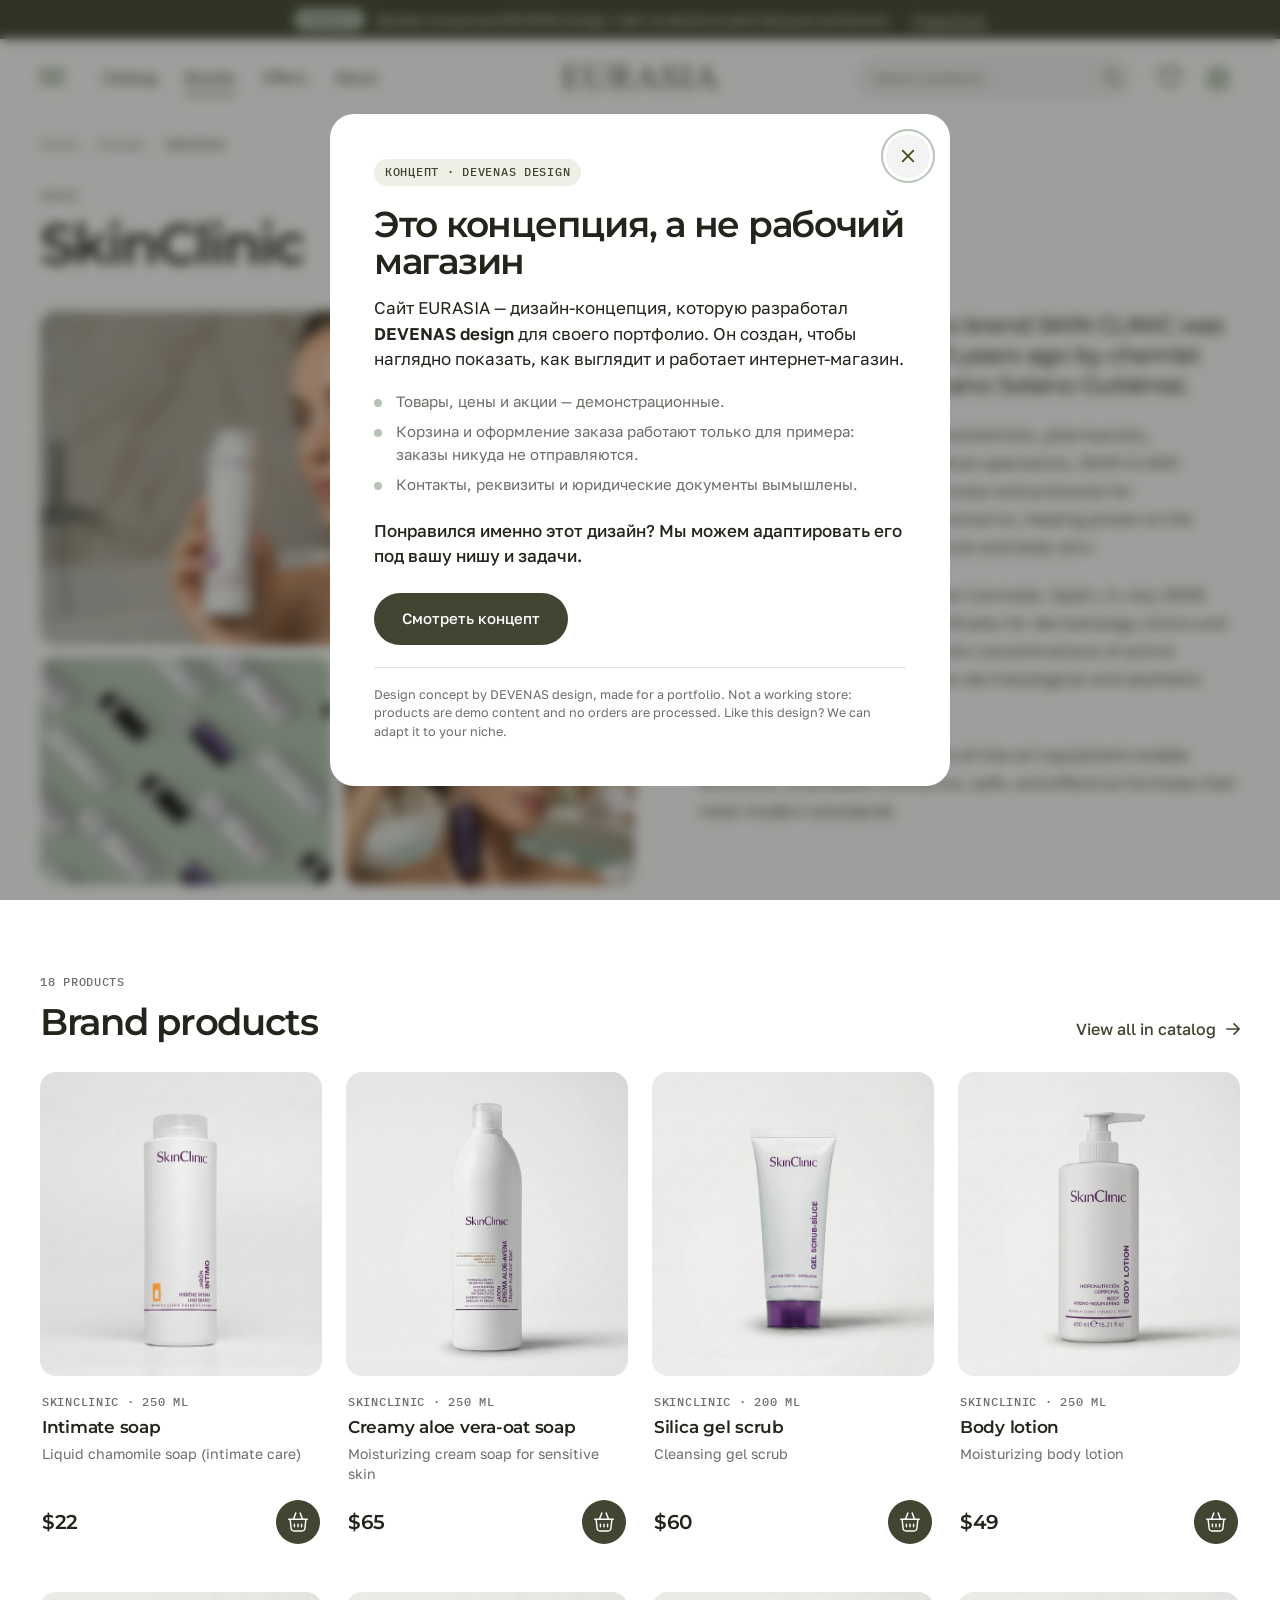
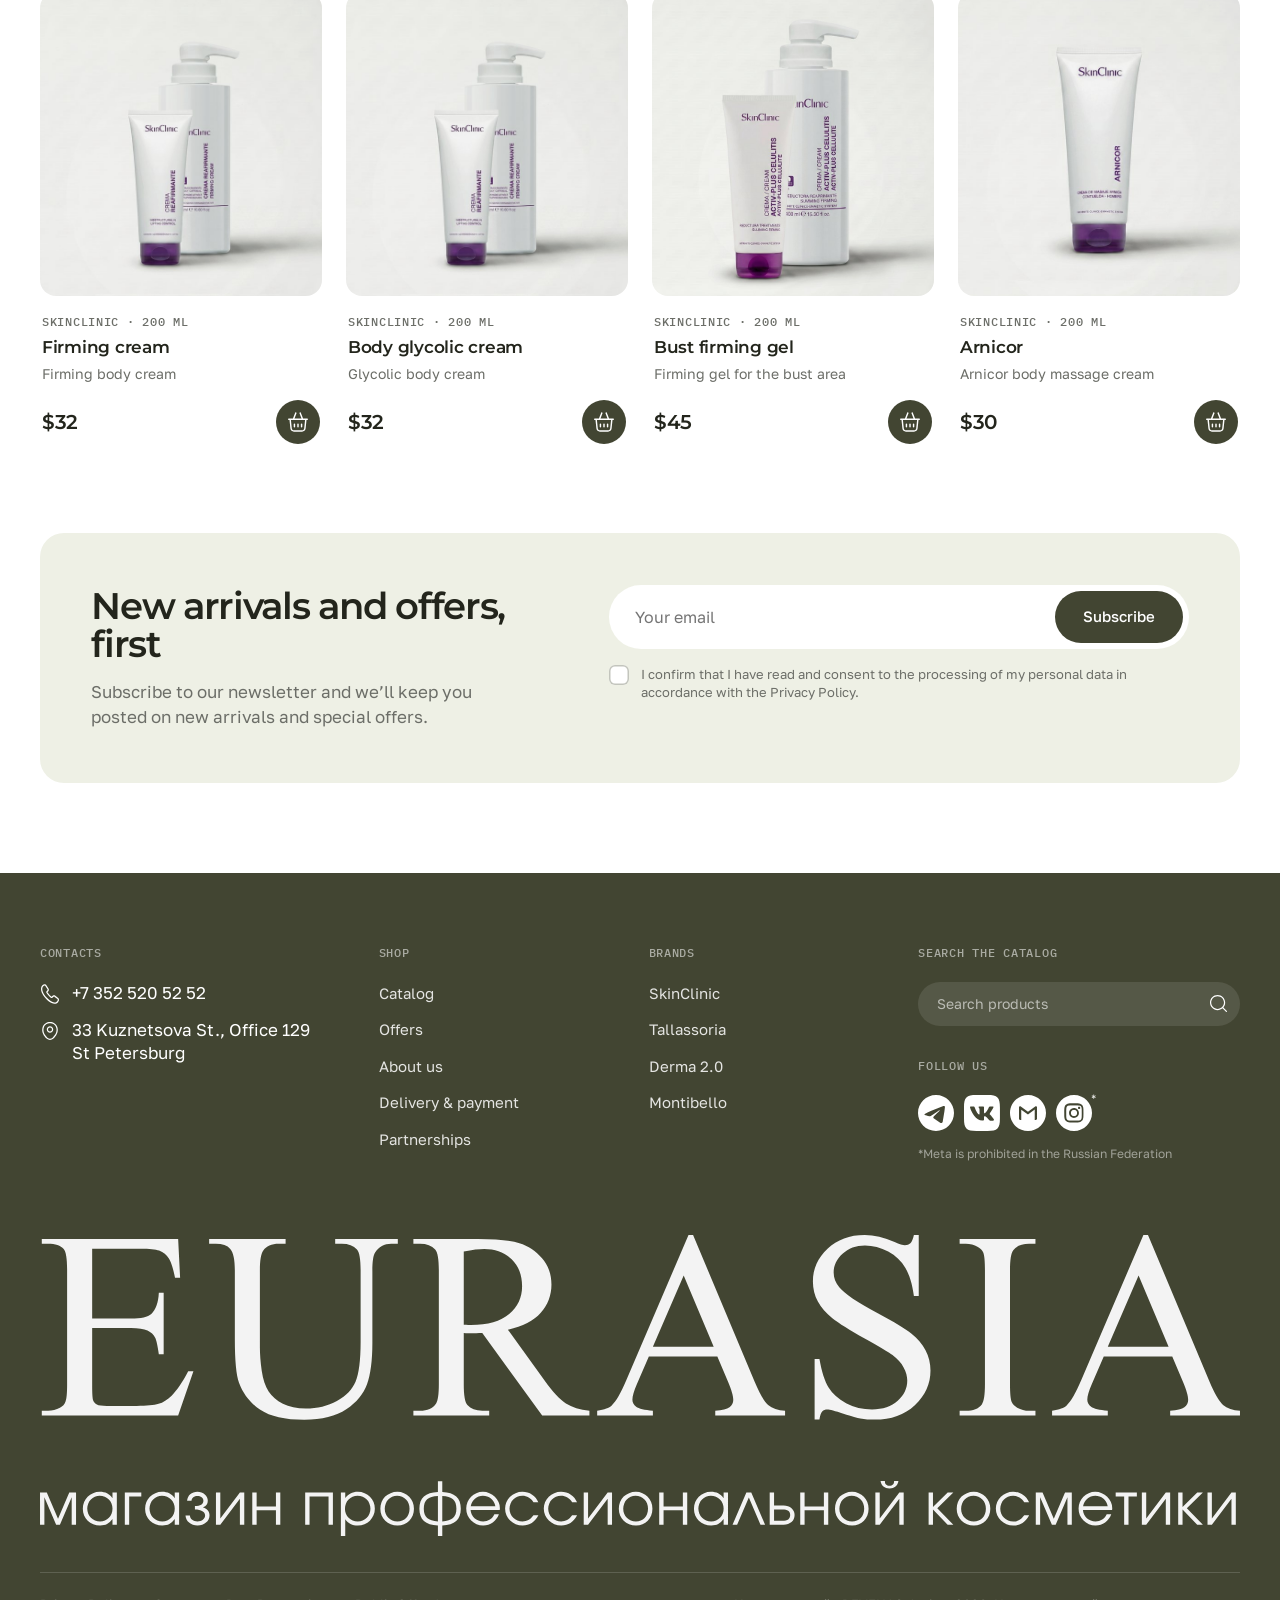
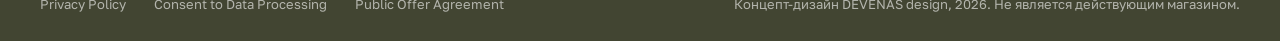
==== commit 769d5a26: "Add concept notice: popup on open, top bar, footer note The site is a DEVENAS design portfolio conce" ====
--- a/brand.html
+++ b/brand.html
@@ -11,7 +11,7 @@
   <link rel="preconnect" href="https://fonts.googleapis.com">
   <link rel="preconnect" href="https://fonts.gstatic.com" crossorigin>
   <link href="https://fonts.googleapis.com/css2?family=Golos+Text:wght@400;500;600&family=IBM+Plex+Mono:wght@400;500&family=Montserrat:wght@500;600;700&display=swap" rel="stylesheet">
-  <link rel="stylesheet" href="css/style.css?v=20260915b">
+  <link rel="stylesheet" href="css/style.css?v=20260919b">
 </head>
 <body data-page="brand">
   <header id="site-header"></header>
@@ -36,7 +36,7 @@
     <section id="subscribe" aria-label="Newsletter"></section>
   </main>
   <footer id="site-footer"></footer>
-  <script src="js/data.js?v=20260915b"></script>
-  <script src="js/app.js?v=20260915b"></script>
+  <script src="js/data.js?v=20260919b"></script>
+  <script src="js/app.js?v=20260919b"></script>
 </body>
 </html>
--- a/css/style.css
+++ b/css/style.css
@@ -709,7 +709,8 @@
   transition: opacity .35s ease, visibility .35s ease;
 }
 .overlay.is-open { opacity: 1; visibility: visible; }
-.modal-overlay { display: grid; place-items: center; padding: 16px; }
+.modal-overlay { display: grid; grid-template-columns: minmax(0, 1fr); place-items: center; padding: 16px; }
+.modal-overlay > .modal { justify-self: center; }
 
 .drawer {
   position: fixed;
@@ -1069,6 +1070,52 @@
 .order__items { display: flex; flex-direction: column; max-height: 380px; margin-right: -8px; padding-right: 8px; overflow-y: auto; }
 .order__empty { font-size: 15px; color: rgba(255, 255, 255, .75); }
 .order__empty a { color: var(--white); }
+
+/* ---------- Concept notice ---------- */
+
+.concept-bar {
+  position: relative;
+  z-index: 60;
+  display: flex;
+  align-items: center;
+  justify-content: center;
+  gap: 8px 20px;
+  flex-wrap: wrap;
+  padding: 9px var(--gutter);
+  background: var(--olive);
+  color: var(--white);
+  font-size: 13px;
+  line-height: 1.4;
+  text-align: center;
+}
+.concept-bar p { display: flex; align-items: center; gap: 12px; margin: 0; }
+.concept-bar__tag {
+  flex: 0 0 auto;
+  padding: 3px 9px;
+  border-radius: 999px;
+  background: var(--sage);
+  color: var(--olive);
+  font-family: var(--font-mono);
+  font-size: 11px;
+  font-weight: 500;
+  letter-spacing: .06em;
+  text-transform: uppercase;
+}
+.concept-bar__more { color: var(--white); text-decoration: underline; text-underline-offset: 3px; font-size: 13px; opacity: .85; }
+.concept-bar__more:hover { opacity: 1; }
+
+.modal--concept { width: min(620px, 100%); max-height: calc(100vh - 32px); overflow-y: auto; padding: 44px; }
+.concept__tag { display: inline-block; padding: 5px 11px; border-radius: 999px; background: var(--lichen); color: var(--olive); }
+.modal--concept .modal__title { margin-top: 20px; font-size: clamp(26px, 3vw, 36px); }
+.modal--concept .modal__text { max-width: none; margin-top: 16px; color: var(--graphite); }
+.modal--concept .modal__text strong { font-weight: 600; }
+.concept__list { display: flex; flex-direction: column; gap: 8px; margin: 18px 0 0; padding: 0; list-style: none; color: var(--stone); font-size: 15px; }
+.concept__list li { position: relative; padding-left: 22px; }
+.concept__list li::before { content: ''; position: absolute; left: 0; top: .6em; width: 8px; height: 8px; border-radius: 50%; background: var(--sage); }
+.modal--concept .concept__cta { margin-top: 22px; font-weight: 500; }
+.concept__actions { display: flex; flex-wrap: wrap; gap: 10px; margin-top: 24px; }
+.modal--concept .btn { margin-top: 0; }
+.concept__en { margin-top: 22px; padding-top: 18px; border-top: 1px solid var(--hairline); font-size: 12.5px; line-height: 1.5; color: var(--stone); }
 
 /* ---------- Motion preference ---------- */
 
@@ -1233,3 +1280,10 @@
   .toast { left: 16px; right: 16px; bottom: 16px; justify-content: space-between; transform: translateY(16px); }
   .toast.is-visible { transform: none; }
 }
+
+@media (max-width: 767px) {
+  .concept-bar { padding: 8px 16px; font-size: 12px; justify-content: space-between; text-align: left; }
+  .concept-bar__text { display: -webkit-box; -webkit-line-clamp: 2; -webkit-box-orient: vertical; overflow: hidden; }
+  .modal--concept { padding: 28px 22px; }
+  .concept__actions .btn { flex: 1 1 100%; }
+}
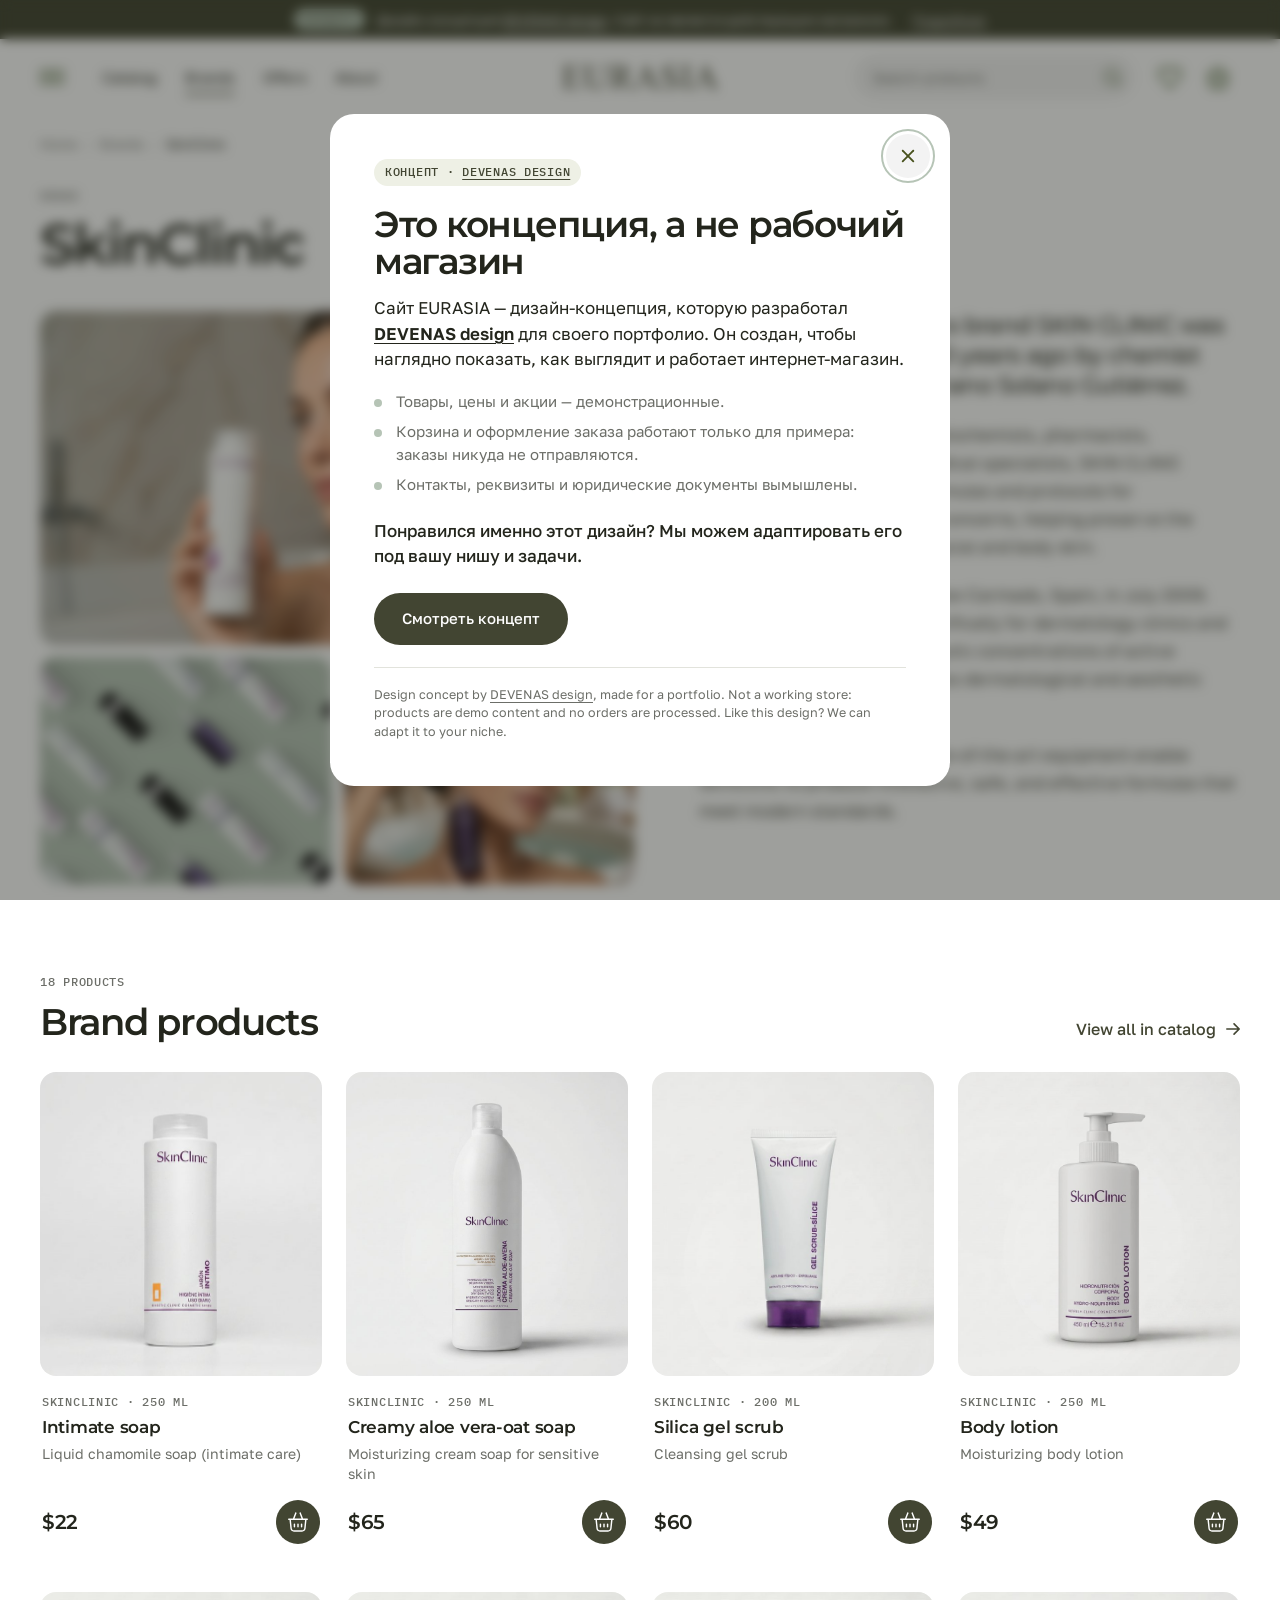
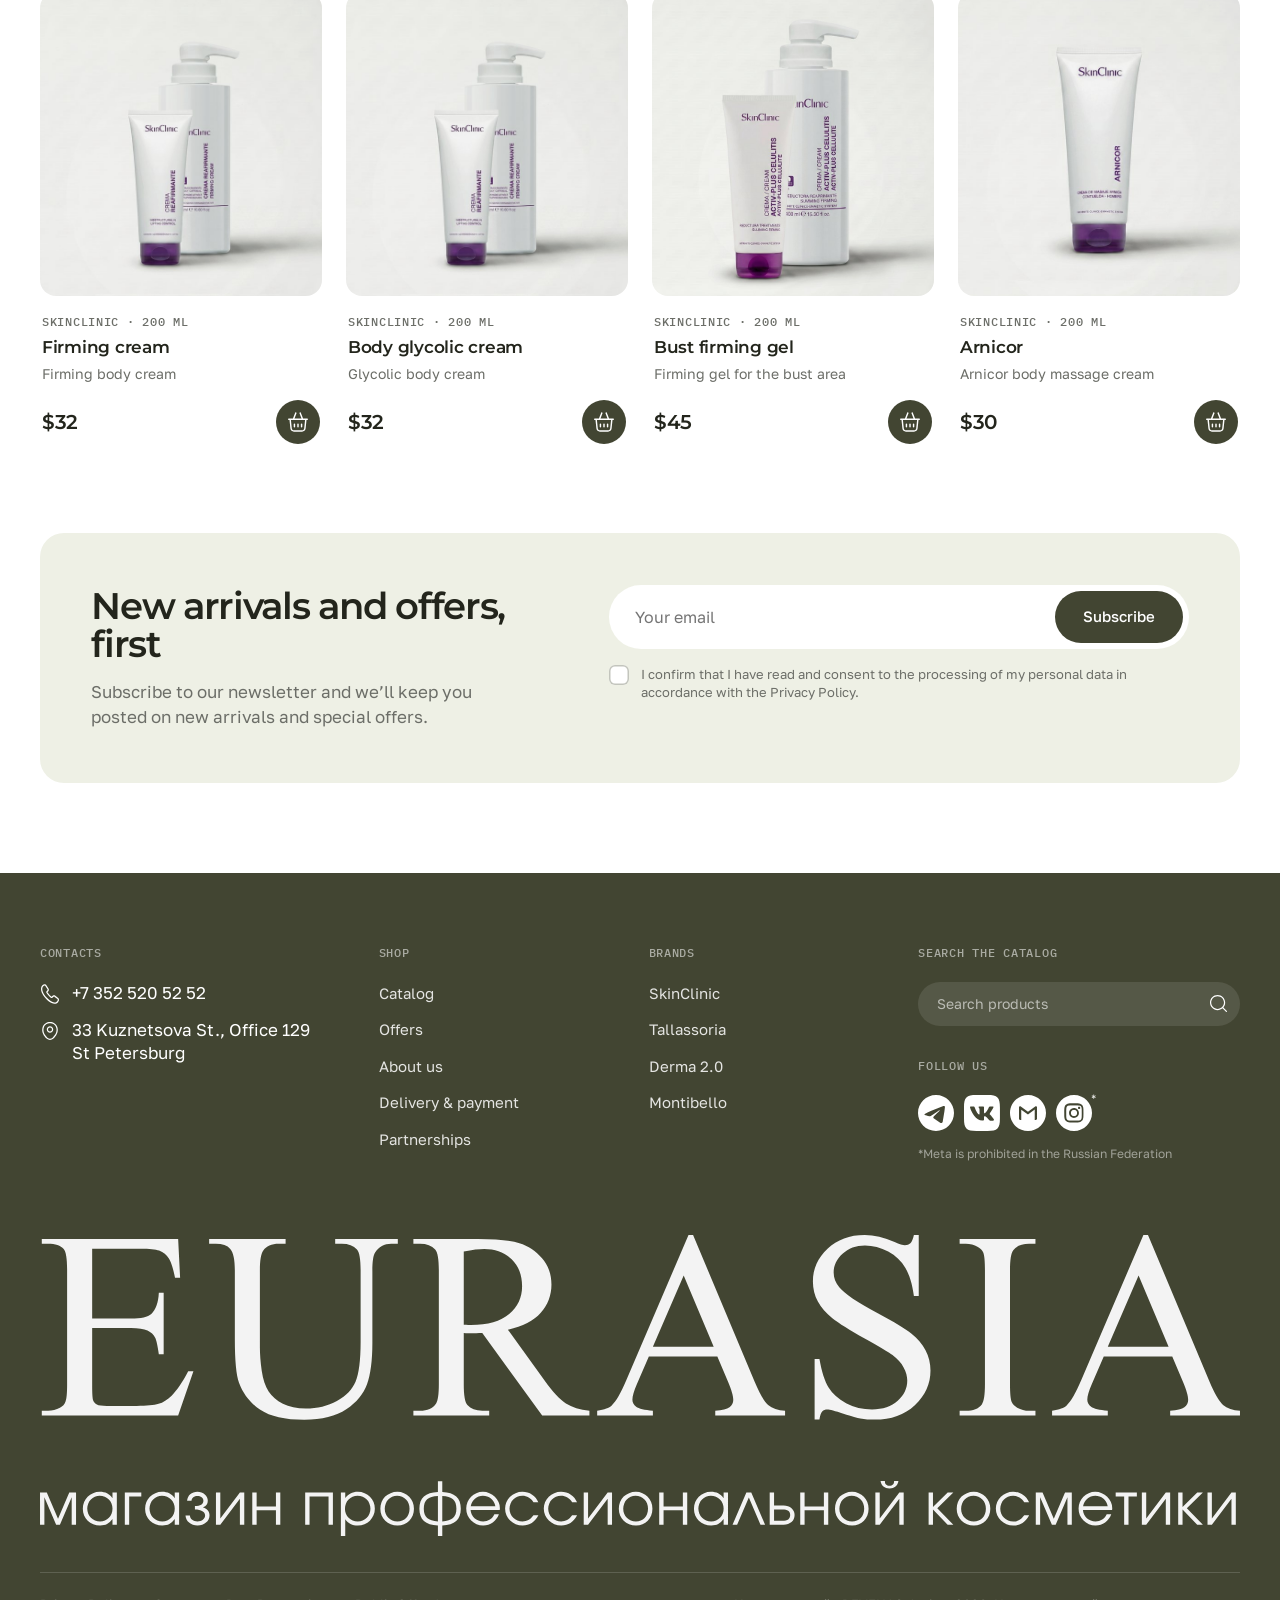
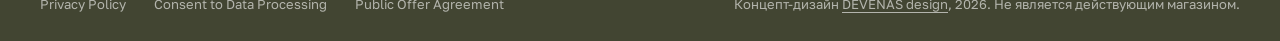
==== commit 56790ed2: "Link DEVENAS design name to the portfolio site Co-Authored-By: Claude Sonnet 5 <noreply@anthropic.co" ====
--- a/brand.html
+++ b/brand.html
@@ -11,7 +11,7 @@
   <link rel="preconnect" href="https://fonts.googleapis.com">
   <link rel="preconnect" href="https://fonts.gstatic.com" crossorigin>
   <link href="https://fonts.googleapis.com/css2?family=Golos+Text:wght@400;500;600&family=IBM+Plex+Mono:wght@400;500&family=Montserrat:wght@500;600;700&display=swap" rel="stylesheet">
-  <link rel="stylesheet" href="css/style.css?v=20260919b">
+  <link rel="stylesheet" href="css/style.css?v=20260919c">
 </head>
 <body data-page="brand">
   <header id="site-header"></header>
@@ -36,7 +36,7 @@
     <section id="subscribe" aria-label="Newsletter"></section>
   </main>
   <footer id="site-footer"></footer>
-  <script src="js/data.js?v=20260919b"></script>
-  <script src="js/app.js?v=20260919b"></script>
+  <script src="js/data.js?v=20260919c"></script>
+  <script src="js/app.js?v=20260919c"></script>
 </body>
 </html>
--- a/css/style.css
+++ b/css/style.css
@@ -1104,6 +1104,8 @@
 .concept-bar__more { color: var(--white); text-decoration: underline; text-underline-offset: 3px; font-size: 13px; opacity: .85; }
 .concept-bar__more:hover { opacity: 1; }
 
+.dev-link { text-decoration: underline; text-underline-offset: 3px; text-decoration-thickness: 1px; transition: opacity .2s ease; }
+.dev-link:hover { opacity: .75; }
 .modal--concept { width: min(620px, 100%); max-height: calc(100vh - 32px); overflow-y: auto; padding: 44px; }
 .concept__tag { display: inline-block; padding: 5px 11px; border-radius: 999px; background: var(--lichen); color: var(--olive); }
 .modal--concept .modal__title { margin-top: 20px; font-size: clamp(26px, 3vw, 36px); }
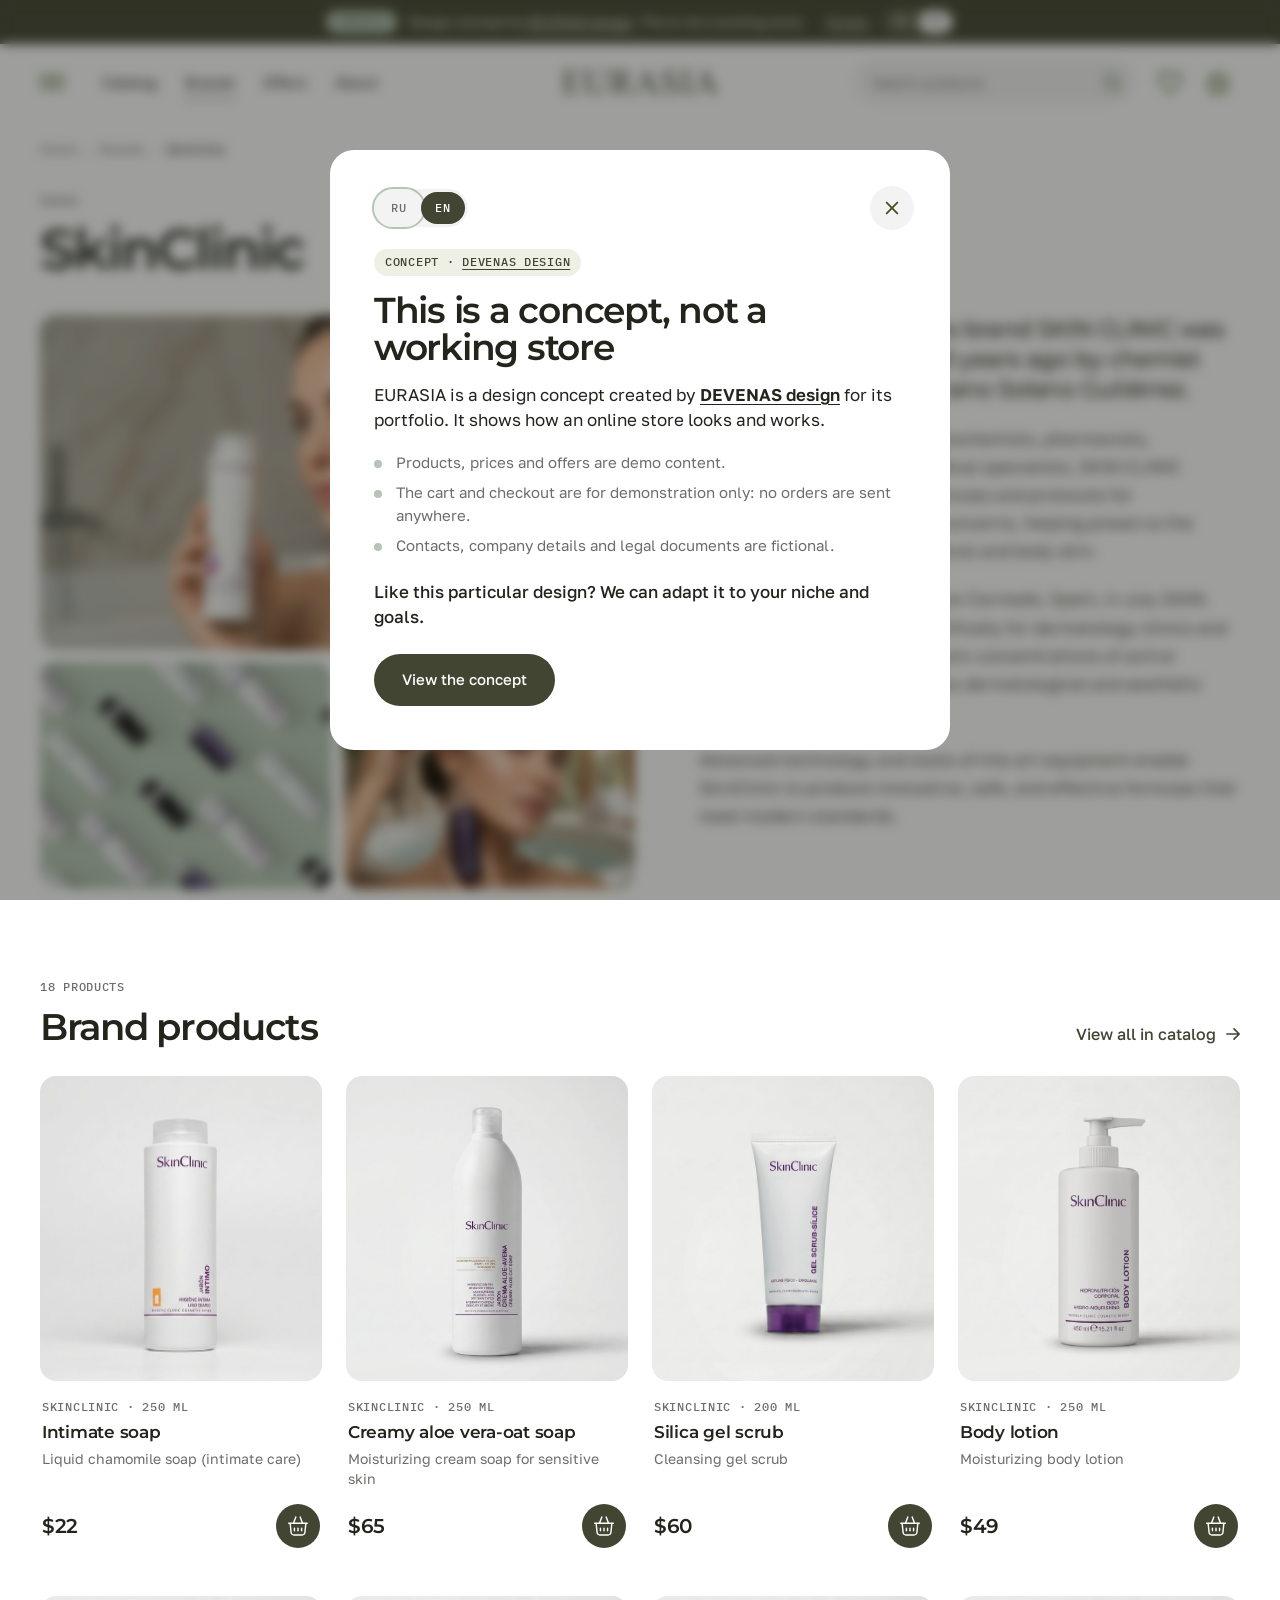
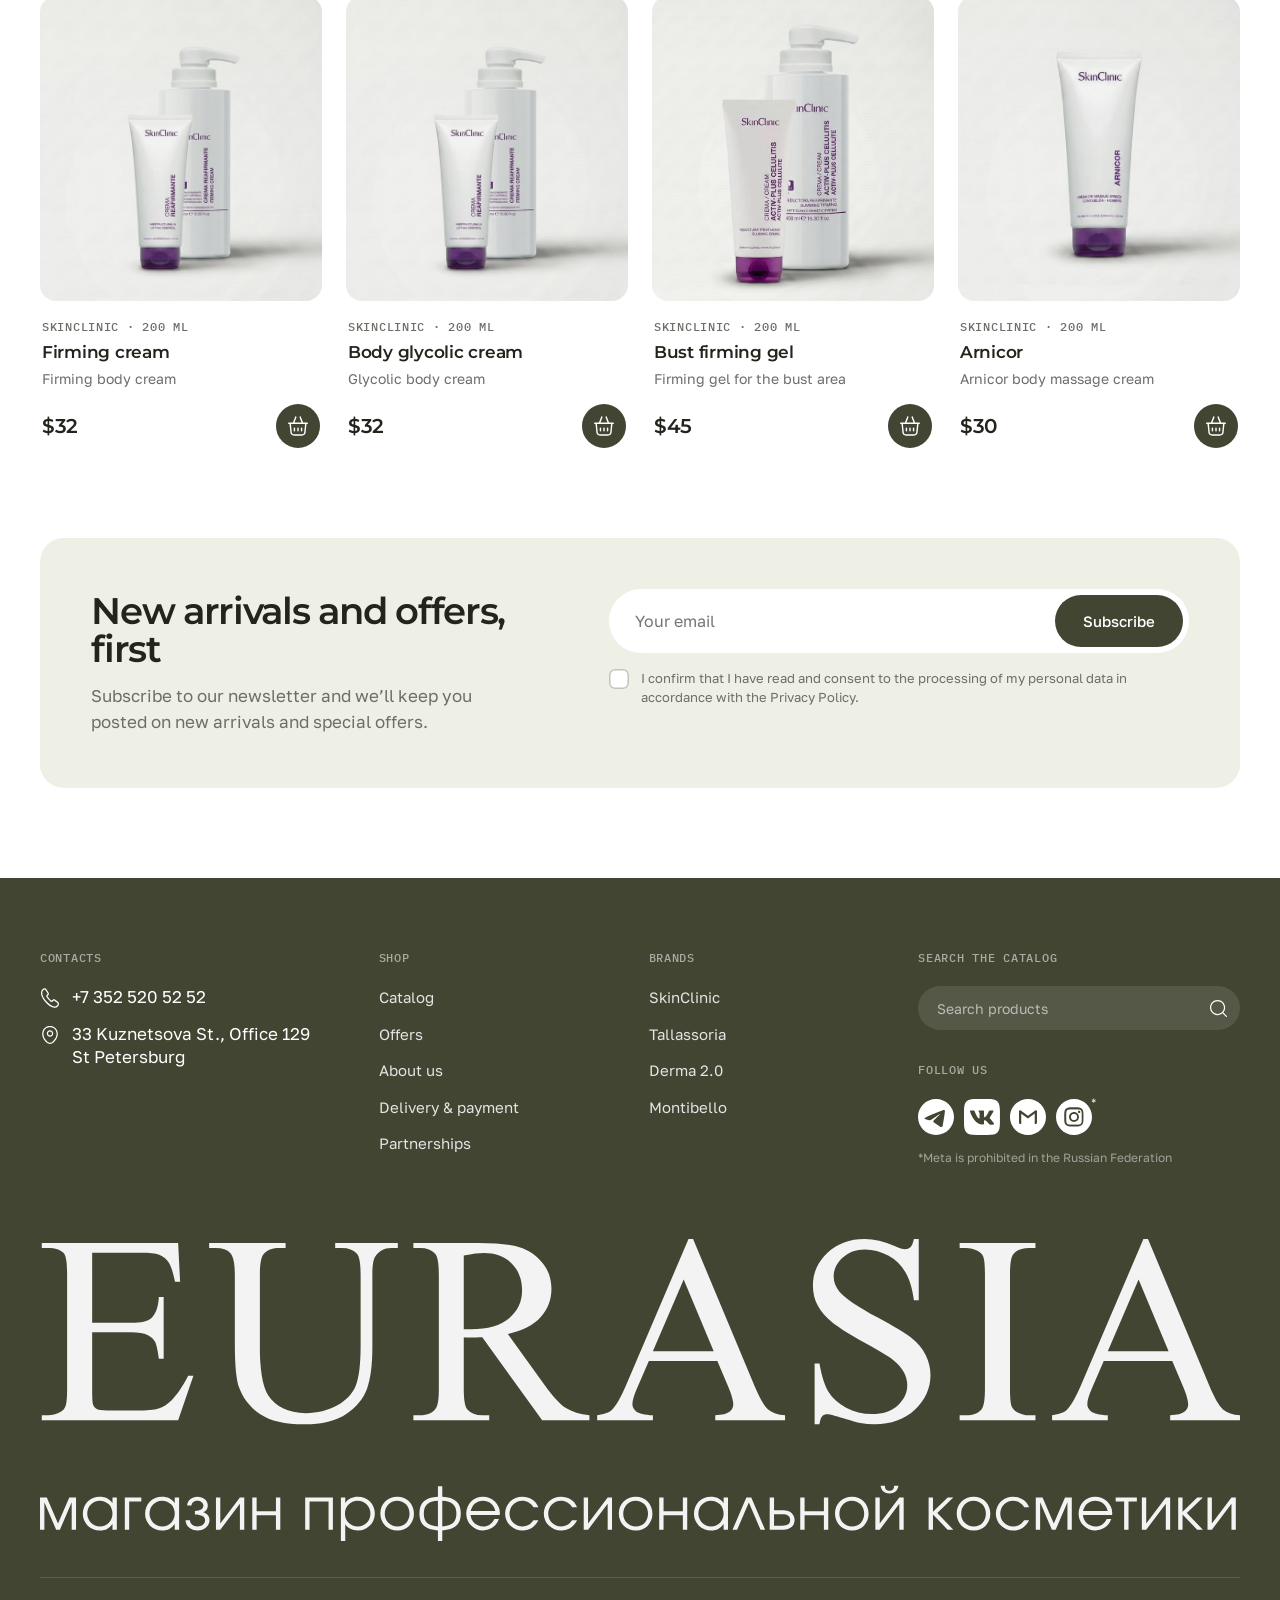
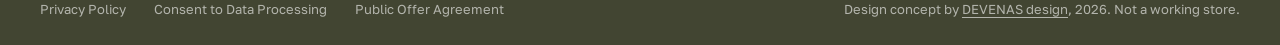
==== commit 38615221: "Concept notice: add English version with RU/EN switch The dialog, top bar and footer note now switch" ====
--- a/brand.html
+++ b/brand.html
@@ -11,7 +11,7 @@
   <link rel="preconnect" href="https://fonts.googleapis.com">
   <link rel="preconnect" href="https://fonts.gstatic.com" crossorigin>
   <link href="https://fonts.googleapis.com/css2?family=Golos+Text:wght@400;500;600&family=IBM+Plex+Mono:wght@400;500&family=Montserrat:wght@500;600;700&display=swap" rel="stylesheet">
-  <link rel="stylesheet" href="css/style.css?v=20260919c">
+  <link rel="stylesheet" href="css/style.css?v=20260919d">
 </head>
 <body data-page="brand">
   <header id="site-header"></header>
@@ -36,7 +36,7 @@
     <section id="subscribe" aria-label="Newsletter"></section>
   </main>
   <footer id="site-footer"></footer>
-  <script src="js/data.js?v=20260919c"></script>
-  <script src="js/app.js?v=20260919c"></script>
+  <script src="js/data.js?v=20260919d"></script>
+  <script src="js/app.js?v=20260919d"></script>
 </body>
 </html>
--- a/css/style.css
+++ b/css/style.css
@@ -1106,9 +1106,10 @@
 
 .dev-link { text-decoration: underline; text-underline-offset: 3px; text-decoration-thickness: 1px; transition: opacity .2s ease; }
 .dev-link:hover { opacity: .75; }
+.modal--concept .close-btn { position: static; }
 .modal--concept { width: min(620px, 100%); max-height: calc(100vh - 32px); overflow-y: auto; padding: 44px; }
 .concept__tag { display: inline-block; padding: 5px 11px; border-radius: 999px; background: var(--lichen); color: var(--olive); }
-.modal--concept .modal__title { margin-top: 20px; font-size: clamp(26px, 3vw, 36px); }
+.modal--concept .modal__title { margin-top: 16px; font-size: clamp(26px, 3vw, 36px); }
 .modal--concept .modal__text { max-width: none; margin-top: 16px; color: var(--graphite); }
 .modal--concept .modal__text strong { font-weight: 600; }
 .concept__list { display: flex; flex-direction: column; gap: 8px; margin: 18px 0 0; padding: 0; list-style: none; color: var(--stone); font-size: 15px; }
@@ -1117,7 +1118,27 @@
 .modal--concept .concept__cta { margin-top: 22px; font-weight: 500; }
 .concept__actions { display: flex; flex-wrap: wrap; gap: 10px; margin-top: 24px; }
 .modal--concept .btn { margin-top: 0; }
-.concept__en { margin-top: 22px; padding-top: 18px; border-top: 1px solid var(--hairline); font-size: 12.5px; line-height: 1.5; color: var(--stone); }
+.concept__top { display: flex; align-items: center; justify-content: space-between; gap: 12px; margin: -8px -8px 18px 0; }
+.lang-switch { display: inline-flex; padding: 3px; border-radius: 999px; background: var(--porcelain); }
+.lang-switch button {
+  min-width: 44px;
+  height: 32px;
+  padding: 0 12px;
+  border-radius: 999px;
+  color: var(--stone);
+  font-family: var(--font-mono);
+  font-size: 12px;
+  font-weight: 500;
+  letter-spacing: .06em;
+  transition: background-color .2s ease, color .2s ease;
+}
+.lang-switch button:hover { color: var(--graphite); }
+.lang-switch button.is-active { background: var(--olive); color: var(--white); }
+.concept-bar__actions { display: inline-flex; align-items: center; gap: 14px; }
+.lang-switch--bar { padding: 2px; background: rgba(255, 255, 255, .14); }
+.lang-switch--bar button { min-width: 0; height: 22px; padding: 0 9px; color: rgba(255, 255, 255, .8); font-size: 11px; }
+.lang-switch--bar button:hover { color: var(--white); }
+.lang-switch--bar button.is-active { background: var(--white); color: var(--olive); }
 
 /* ---------- Motion preference ---------- */
 
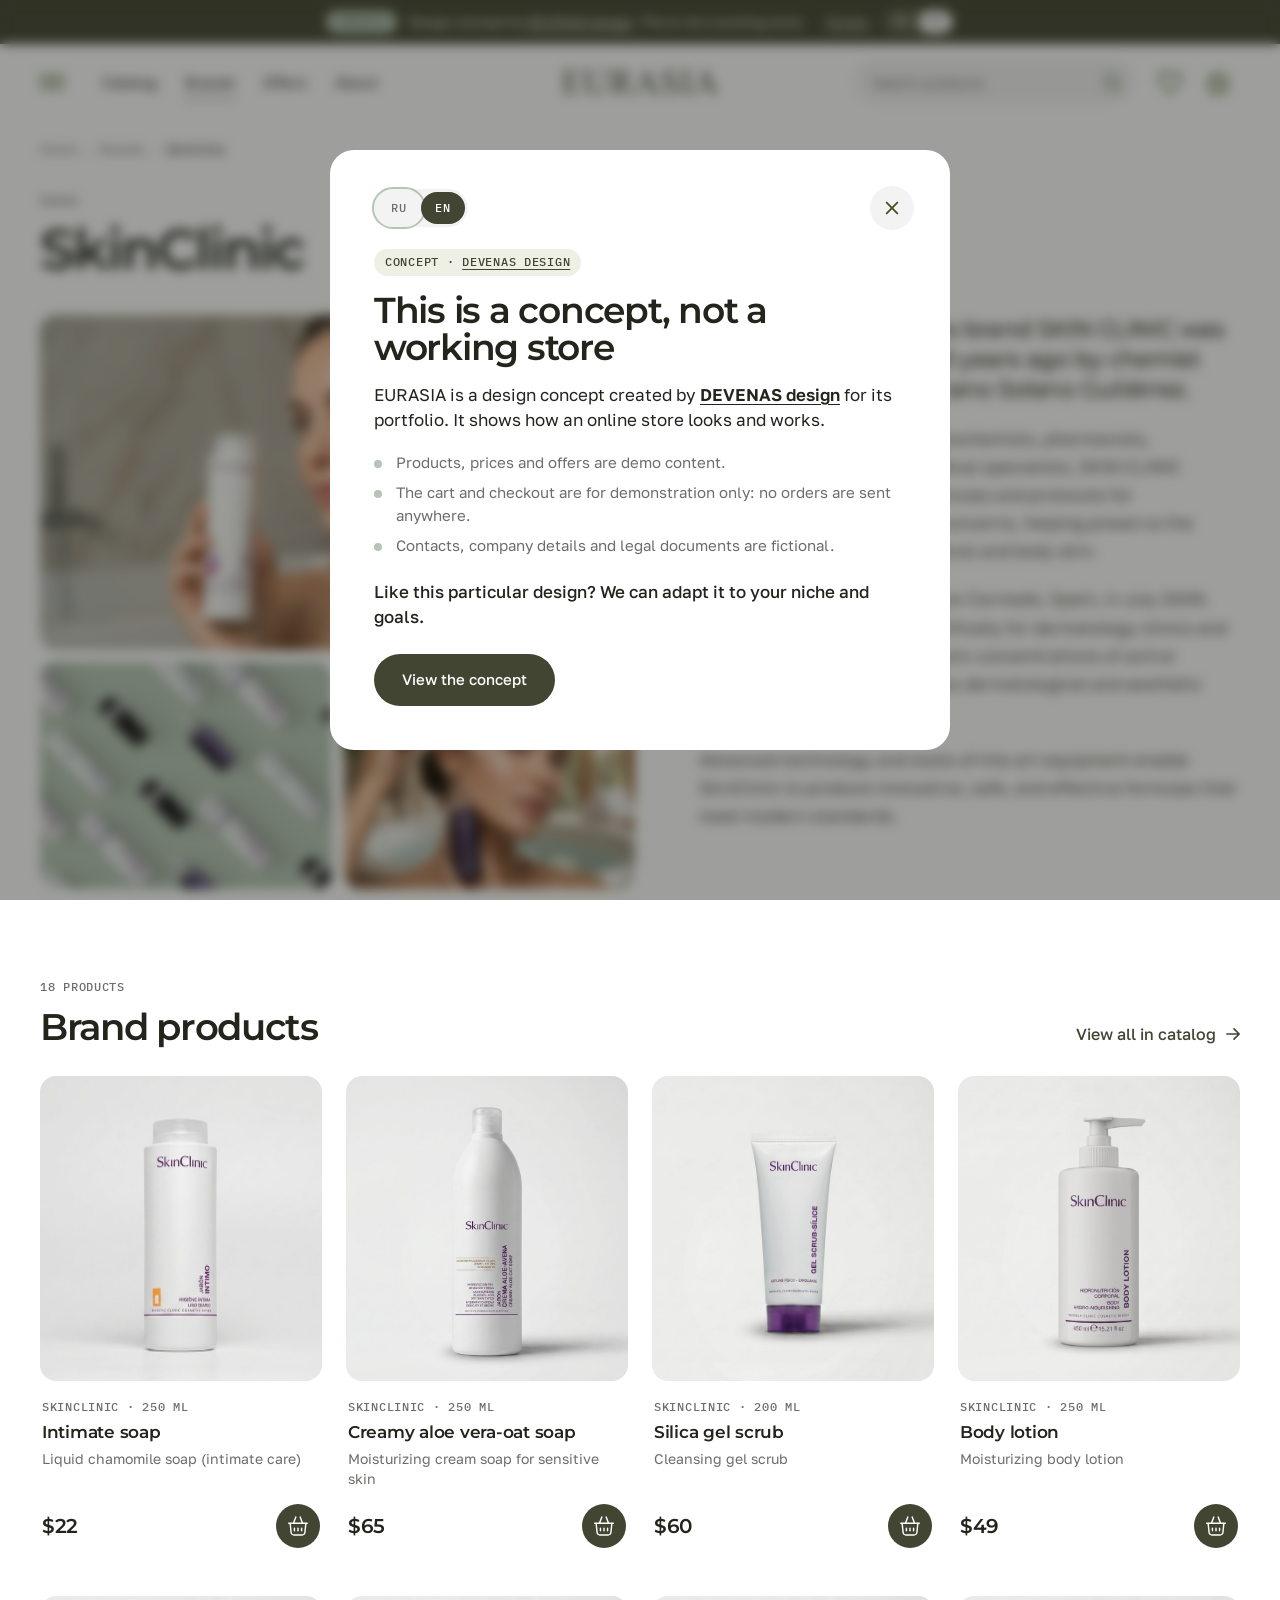
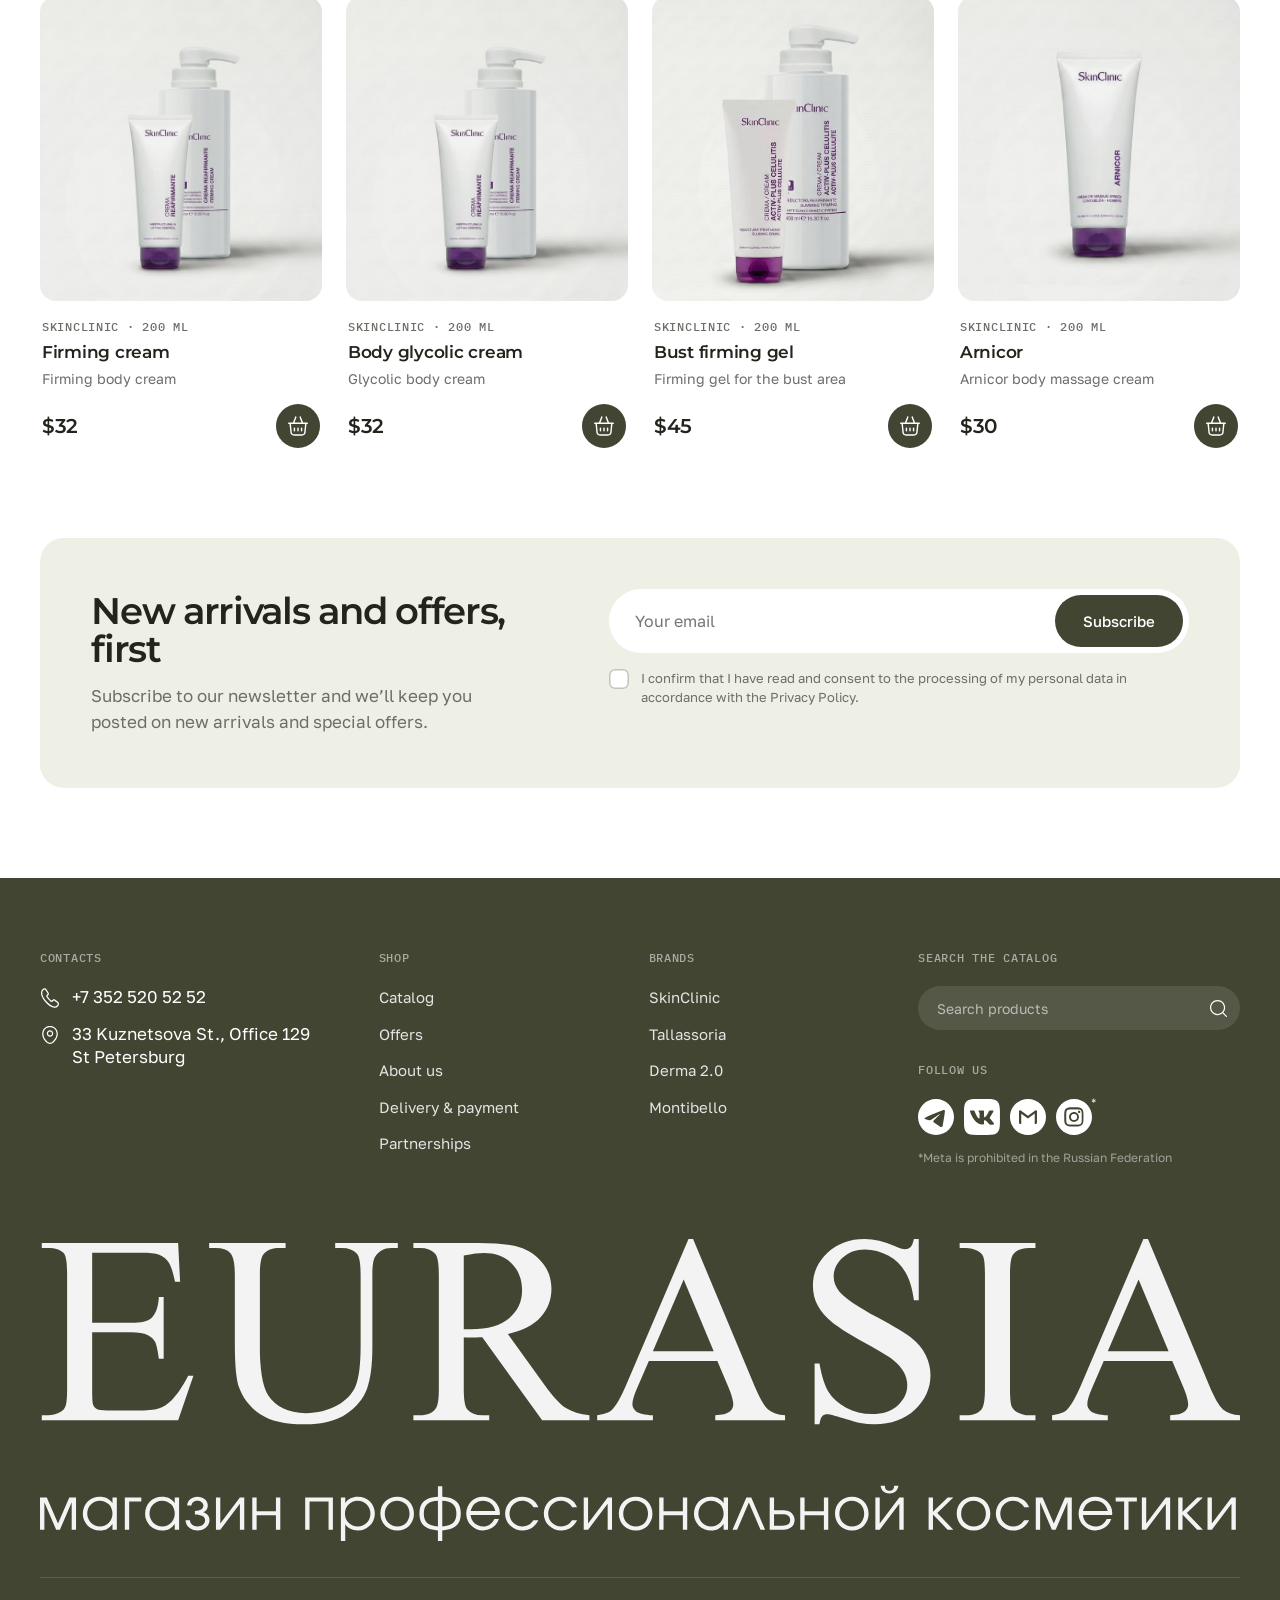
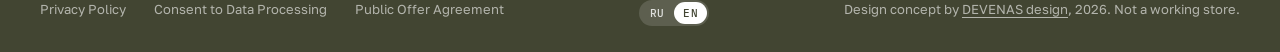
==== commit dcedf6d8: "Add Russian version of the site with ruble prices and global RU/EN switch Full RU translation (UI, p" ====
--- a/brand.html
+++ b/brand.html
@@ -11,7 +11,7 @@
   <link rel="preconnect" href="https://fonts.googleapis.com">
   <link rel="preconnect" href="https://fonts.gstatic.com" crossorigin>
   <link href="https://fonts.googleapis.com/css2?family=Golos+Text:wght@400;500;600&family=IBM+Plex+Mono:wght@400;500&family=Montserrat:wght@500;600;700&display=swap" rel="stylesheet">
-  <link rel="stylesheet" href="css/style.css?v=20260919d">
+  <link rel="stylesheet" href="css/style.css?v=20261012">
 </head>
 <body data-page="brand">
   <header id="site-header"></header>
@@ -36,7 +36,8 @@
     <section id="subscribe" aria-label="Newsletter"></section>
   </main>
   <footer id="site-footer"></footer>
-  <script src="js/data.js?v=20260919d"></script>
-  <script src="js/app.js?v=20260919d"></script>
+  <script src="js/i18n.js?v=20261012"></script>
+  <script src="js/data.js?v=20261012"></script>
+  <script src="js/app.js?v=20261012"></script>
 </body>
 </html>
--- a/css/style.css
+++ b/css/style.css
@@ -1310,3 +1310,10 @@
   .modal--concept { padding: 28px 22px; }
   .concept__actions .btn { flex: 1 1 100%; }
 }
+
+/* ---------- Language switch placement, long Russian toasts ---------- */
+.lang-switch--menu { align-self: flex-start; }
+.toast { width: max-content; max-width: min(560px, calc(100vw - 32px)); }
+@media (max-width: 767px) {
+  .toast { width: auto; max-width: none; }
+}
